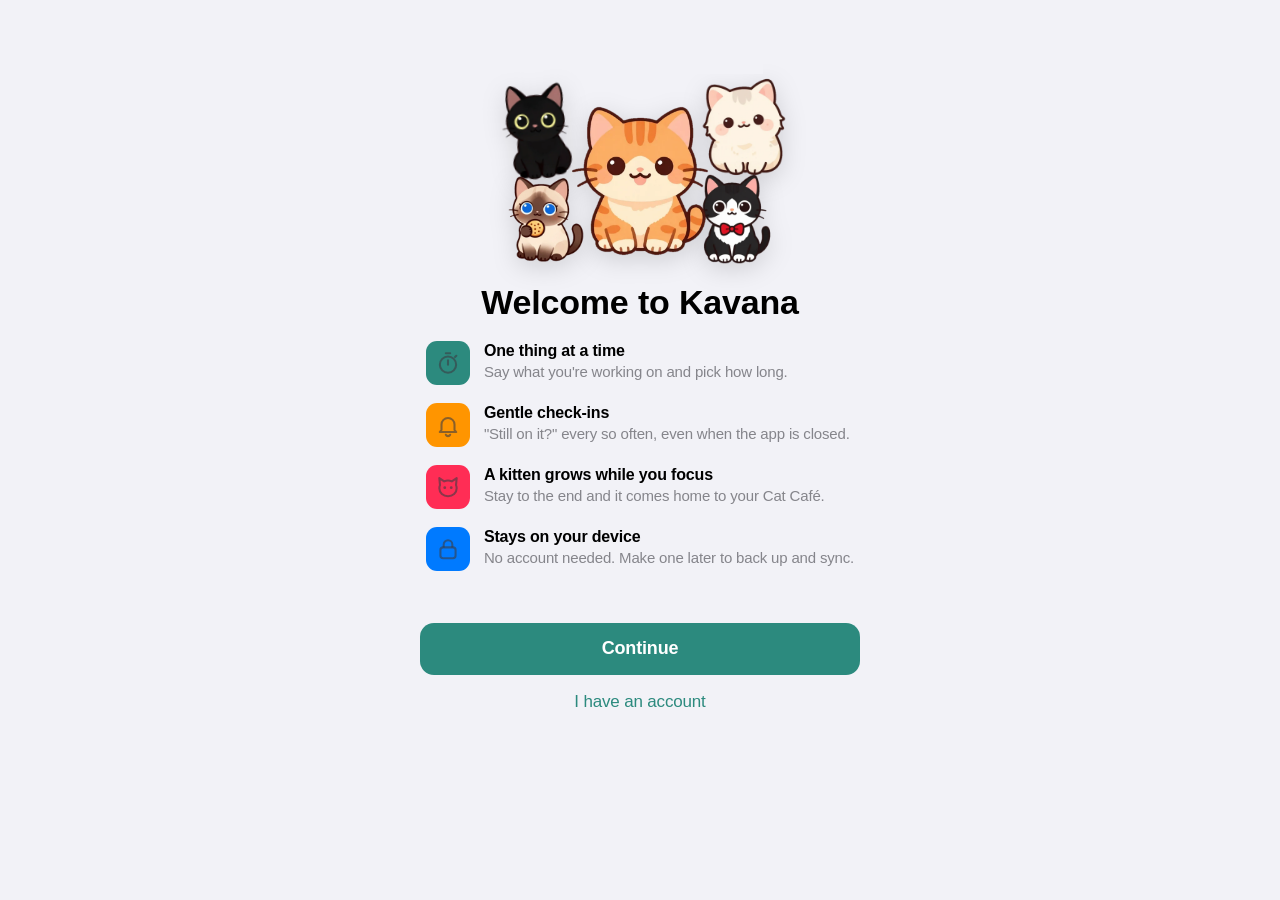
==== web/index.html @ 7bf46cef "Kavana: a focus timer that checks in on you, with cats One plain sentence for what you're working on" ====
<!doctype html>
<html lang="en">
<head>
<meta charset="utf-8">
<meta name="viewport" content="width=device-width, initial-scale=1, viewport-fit=cover">
<meta name="robots" content="noindex, nofollow">
<title>Kavana</title>
<meta name="theme-color" content="#f2f2f7" media="(prefers-color-scheme: light)">
<meta name="theme-color" content="#000000" media="(prefers-color-scheme: dark)">
<meta name="mobile-web-app-capable" content="yes">
<meta name="apple-mobile-web-app-capable" content="yes">
<meta name="apple-mobile-web-app-title" content="Kavana">
<meta name="apple-mobile-web-app-status-bar-style" content="default">
<link rel="manifest" href="manifest.webmanifest">
<link rel="icon" type="image/svg+xml" href="icons/kavana-favicon.svg">
<link rel="icon" type="image/png" sizes="32x32" href="icons/kavana-favicon-32.png">
<link rel="apple-touch-icon" href="icons/kavana-apple-touch.png">
<link rel="stylesheet" href="style.css">
<script src="lines.js" defer></script>
<script src="engine.js" defer></script>
<script src="cats.js" defer></script>
<script src="sounds.js" defer></script>
<script src="warp.js" defer></script>
<script src="cafe3d.js" defer></script>
<script src="news.js" defer></script>
<script src="data.js" defer></script>
<script src="app.js" defer></script>
</head>
<body>
<!-- Icons, drawn in the spirit of SF Symbols. -->
<svg width="0" height="0" class="sprite" aria-hidden="true">
  <symbol id="i-focus" viewBox="0 0 24 24"><g fill="none" stroke="currentColor" stroke-width="1.9" stroke-linecap="round"><circle cx="12" cy="13.5" r="7.5"/><path d="M12 13.5V9.5M10 3h4M18.5 6.5l1.2-1.2"/></g></symbol>
  <symbol id="i-later" viewBox="0 0 24 24"><g fill="none" stroke="currentColor" stroke-width="1.9" stroke-linecap="round"><path d="M9.5 6.5H20M9.5 12H20M9.5 17.5H20"/></g><g fill="currentColor"><circle cx="5" cy="6.5" r="1.6"/><circle cx="5" cy="12" r="1.6"/><circle cx="5" cy="17.5" r="1.6"/></g></symbol>
  <symbol id="i-history" viewBox="0 0 24 24"><g fill="none" stroke="currentColor" stroke-width="1.9" stroke-linecap="round" stroke-linejoin="round"><path d="M4 12a8 8 0 1 0 2.3-5.6"/><path d="M3.5 3.8v3.7h3.7"/><path d="M12 8v4.4l3 1.8"/></g></symbol>
  <symbol id="i-cat" viewBox="0 0 24 24"><g fill="none" stroke="currentColor" stroke-width="1.9" stroke-linejoin="round"><path d="M4.6 10.2 4 3.8l4.5 3a9.2 9.2 0 0 1 7 0l4.5-3-.6 6.4c.4.9.6 1.9.6 2.9 0 4.4-3.6 7.4-8 7.4s-8-3-8-7.4c0-1 .2-2 .6-2.9Z"/></g><g fill="currentColor"><circle cx="9" cy="12.6" r="1.3"/><circle cx="15" cy="12.6" r="1.3"/></g></symbol>
  <symbol id="i-settings" viewBox="0 0 24 24"><g fill="none" stroke="currentColor" stroke-width="1.9" stroke-linecap="round"><path d="M4 7h10M18 7h2M4 12h3M11 12h9M4 17h12M20 17h0"/><circle cx="16" cy="7" r="2"/><circle cx="9" cy="12" r="2"/><circle cx="18" cy="17" r="2"/></g></symbol>
  <symbol id="i-plus" viewBox="0 0 24 24"><path d="M12 5v14M5 12h14" fill="none" stroke="currentColor" stroke-width="2.2" stroke-linecap="round"/></symbol>
  <symbol id="i-play" viewBox="0 0 24 24"><path d="M8 5.3v13.4c0 .7.8 1.2 1.4.8l10.4-6.7a1 1 0 0 0 0-1.6L9.4 4.5C8.8 4.1 8 4.6 8 5.3Z" fill="currentColor"/></symbol>
  <symbol id="i-pause" viewBox="0 0 24 24"><rect x="6.5" y="5" width="4" height="14" rx="1.2" fill="currentColor"/><rect x="13.5" y="5" width="4" height="14" rx="1.2" fill="currentColor"/></symbol>
  <symbol id="i-bell" viewBox="0 0 24 24"><g fill="none" stroke="currentColor" stroke-width="1.9" stroke-linejoin="round" stroke-linecap="round"><path d="M6 16.5v-5a6 6 0 1 1 12 0v5l1.6 2H4.4Z"/><path d="M10 21a2.2 2.2 0 0 0 4 0"/></g></symbol>
  <symbol id="i-sound" viewBox="0 0 24 24"><g fill="none" stroke="currentColor" stroke-width="1.9" stroke-linejoin="round" stroke-linecap="round"><path d="M4 9.5h3.5L12 5.5v13l-4.5-4H4Z"/><path d="M15.5 9a4 4 0 0 1 0 6M18.2 6.5a7.6 7.6 0 0 1 0 11"/></g></symbol>
  <symbol id="i-sun" viewBox="0 0 24 24"><g fill="none" stroke="currentColor" stroke-width="1.9" stroke-linecap="round"><circle cx="12" cy="12" r="4"/><path d="M12 2.8v2M12 19.2v2M2.8 12h2M19.2 12h2M5.5 5.5l1.4 1.4M17.1 17.1l1.4 1.4M5.5 18.5l1.4-1.4M17.1 6.9l1.4-1.4"/></g></symbol>
  <symbol id="i-disk" viewBox="0 0 24 24"><circle cx="12" cy="12" r="8.5" fill="none" stroke="currentColor" stroke-width="1.9"/><path d="M12 3.5v8.5h8.5A8.5 8.5 0 0 0 12 3.5Z" fill="currentColor"/></symbol>
  <symbol id="i-park" viewBox="0 0 24 24"><g fill="none" stroke="currentColor" stroke-width="1.9" stroke-linejoin="round" stroke-linecap="round"><path d="M14 4.5H6.5A2.5 2.5 0 0 0 4 7v10.5A2.5 2.5 0 0 0 6.5 20H17a2.5 2.5 0 0 0 2.5-2.5V10"/><path d="M18.4 3.6a1.9 1.9 0 0 1 2.7 2.7L13 14.4l-3.6.9.9-3.6Z"/></g></symbol>
  <symbol id="i-chevron" viewBox="0 0 24 24"><path d="m9.5 5.5 6.5 6.5-6.5 6.5" fill="none" stroke="currentColor" stroke-width="2.2" stroke-linecap="round" stroke-linejoin="round"/></symbol>
  <symbol id="i-back" viewBox="0 0 24 24"><path d="m15 4.5-7.5 7.5 7.5 7.5" fill="none" stroke="currentColor" stroke-width="2.4" stroke-linecap="round" stroke-linejoin="round"/></symbol>
  <symbol id="i-person" viewBox="0 0 24 24"><g fill="currentColor"><circle cx="12" cy="8" r="4"/><path d="M4 20.5c.6-4 4-6.5 8-6.5s7.4 2.5 8 6.5Z"/></g></symbol>
  <symbol id="i-people" viewBox="0 0 24 24"><g fill="currentColor"><circle cx="9" cy="8.5" r="3.5"/><path d="M2.5 19.5c.5-3.6 3.2-5.6 6.5-5.6s6 2 6.5 5.6Z"/><circle cx="16.5" cy="7.5" r="3" opacity=".75"/><path d="M15.7 13c3.2-.2 5.6 1.8 6 5h-4.2c-.3-1.9-1-3.6-1.8-5Z" opacity=".75"/></g></symbol>
  <symbol id="i-lock" viewBox="0 0 24 24"><g fill="none" stroke="currentColor" stroke-width="1.9"><rect x="5" y="10.5" width="14" height="10" rx="2.5"/><path d="M8 10.5V8a4 4 0 0 1 8 0v2.5"/></g></symbol>
  <symbol id="i-wind" viewBox="0 0 24 24"><g fill="none" stroke="currentColor" stroke-width="1.9" stroke-linecap="round"><path d="M3 9h11a3 3 0 1 0-3-3M3 15h14a3 3 0 1 1-3 3M3 12h7"/></g></symbol>
  <symbol id="i-cup" viewBox="0 0 24 24"><g fill="none" stroke="currentColor" stroke-width="1.9" stroke-linejoin="round" stroke-linecap="round"><path d="M5 9h11v5a5 5 0 0 1-5 5h-1a5 5 0 0 1-5-5Z"/><path d="M16 10.5h1.6a2.4 2.4 0 0 1 0 4.8H16M8.5 3.5v2.5M12 3.5v2.5"/></g></symbol>
  <symbol id="i-paw" viewBox="0 0 24 24"><g fill="currentColor"><ellipse cx="6" cy="10" rx="2.2" ry="2.8"/><ellipse cx="10" cy="6" rx="2.2" ry="2.8"/><ellipse cx="14.5" cy="6" rx="2.2" ry="2.8"/><ellipse cx="18.5" cy="10" rx="2.2" ry="2.8"/><path d="M12.2 11.5c-3 0-6 3.6-6 6 0 1.7 1.4 2.5 2.8 2.5 1.2 0 2-.6 3.2-.6s2 .6 3.2.6c1.4 0 2.8-.8 2.8-2.5 0-2.4-3-6-6-6Z"/></g></symbol>
  <symbol id="i-share" viewBox="0 0 24 24"><g fill="none" stroke="currentColor" stroke-width="1.9" stroke-linecap="round" stroke-linejoin="round"><path d="M12 3v12M7.5 7.5 12 3l4.5 4.5M6 11H5v10h14V11h-1"/></g></symbol>
  <symbol id="i-check" viewBox="0 0 24 24"><path d="m5 12.5 4.5 4.5L19 7" fill="none" stroke="currentColor" stroke-width="2.4" stroke-linecap="round" stroke-linejoin="round"/></symbol>
  <symbol id="i-target" viewBox="0 0 24 24"><g fill="none" stroke="currentColor" stroke-width="1.9"><circle cx="12" cy="12" r="8.5"/><circle cx="12" cy="12" r="4.5"/></g><circle cx="12" cy="12" r="1.5" fill="currentColor"/></symbol>
  <symbol id="i-chart" viewBox="0 0 24 24"><g fill="currentColor"><rect x="4" y="12" width="3.5" height="8" rx="1"/><rect x="10.25" y="7" width="3.5" height="13" rx="1"/><rect x="16.5" y="4" width="3.5" height="16" rx="1"/></g></symbol>
  <symbol id="i-chime" viewBox="0 0 24 24"><g fill="none" stroke="currentColor" stroke-width="1.9" stroke-linecap="round" stroke-linejoin="round"><path d="M9 18V5.5l11-2V16"/><circle cx="6.5" cy="18" r="2.5"/><circle cx="17.5" cy="16" r="2.5"/></g></symbol>
  <symbol id="i-code" viewBox="0 0 24 24"><g fill="none" stroke="currentColor" stroke-width="1.9" stroke-linecap="round" stroke-linejoin="round"><path d="m8 7-5 5 5 5M16 7l5 5-5 5"/></g></symbol>
  <symbol id="i-sparkle" viewBox="0 0 24 24"><path d="M12 2.5c.6 4.6 2.3 6.9 7 7.5-4.7.6-6.4 2.9-7 7.5-.6-4.6-2.3-6.9-7-7.5 4.7-.6 6.4-2.9 7-7.5ZM19 15.5c.3 2 1 3 3 3.2-2 .3-2.7 1.2-3 3.3-.3-2.1-1-3-3-3.3 2-.2 2.7-1.2 3-3.2Z" fill="currentColor"/></symbol>
  <symbol id="i-house" viewBox="0 0 24 24"><g fill="none" stroke="currentColor" stroke-width="1.9" stroke-linejoin="round" stroke-linecap="round"><path d="M3.5 11 12 4l8.5 7"/><path d="M5.5 9.5V20h13V9.5"/><path d="M9.6 20v-4.6a2.4 2.4 0 0 1 4.8 0V20"/><path d="m6.6 6.5-.3-3 2.6 1.3M17.4 6.5l.3-3-2.6 1.3"/></g></symbol>
  <symbol id="i-tag" viewBox="0 0 24 24"><g fill="none" stroke="currentColor" stroke-width="1.9" stroke-linejoin="round"><path d="M3.5 12.2V4.5a1 1 0 0 1 1-1h7.7l8.3 8.3a1.4 1.4 0 0 1 0 2l-6.7 6.7a1.4 1.4 0 0 1-2 0Z"/></g><circle cx="8" cy="8" r="1.6" fill="currentColor"/></symbol>
  <symbol id="i-minus" viewBox="0 0 24 24"><circle cx="12" cy="12" r="10" fill="currentColor"/><path d="M7 12h10" stroke="#fff" stroke-width="2.4" stroke-linecap="round"/></symbol>
  <symbol id="i-trophy" viewBox="0 0 24 24"><g fill="none" stroke="currentColor" stroke-width="1.9" stroke-linejoin="round" stroke-linecap="round"><path d="M7.5 4h9v5a4.5 4.5 0 0 1-9 0Z"/><path d="M7.5 6H4.5a3 3 0 0 0 3 4M16.5 6h3a3 3 0 0 1-3 4M12 13.5V17M8.5 20h7M9.5 17h5v3h-5Z"/></g></symbol>
  <symbol id="i-award" viewBox="0 0 24 24"><g fill="none" stroke="currentColor" stroke-width="1.9" stroke-linejoin="round" stroke-linecap="round"><circle cx="12" cy="9" r="5.5"/><path d="m8.6 13.2-1.6 7.3 5-2.6 5 2.6-1.6-7.3"/></g></symbol>
  <symbol id="i-heart" viewBox="0 0 24 24"><path d="M12 20.3s-7.8-4.6-7.8-10.4A4.4 4.4 0 0 1 12 7.2a4.4 4.4 0 0 1 7.8 2.7c0 5.8-7.8 10.4-7.8 10.4Z" fill="currentColor"/></symbol>
  <symbol id="i-news" viewBox="0 0 24 24"><g fill="none" stroke="currentColor" stroke-width="1.9" stroke-linejoin="round" stroke-linecap="round"><path d="M5 4.5h11.5v14a1.5 1.5 0 0 0 1.5 1.5H6.5A1.5 1.5 0 0 1 5 18.5Z"/><path d="M16.5 8.5H19v10a1.5 1.5 0 0 1-3 0M8 8h5.5M8 11.5h5.5M8 15h3.5"/></g></symbol>
  <symbol id="i-stopwatch" viewBox="0 0 24 24"><g fill="none" stroke="currentColor" stroke-width="1.9" stroke-linecap="round"><circle cx="12" cy="13.5" r="7.5"/><path d="M12 13.5 15 10.5M10 3h4M12 3v3"/></g></symbol>
  <symbol id="i-quote" viewBox="0 0 24 24"><path d="M5 17.5V13c0-3.3 1.6-5.6 4.6-6.6l.7 1.4C8.6 8.6 7.8 9.9 7.7 11.5H10v6Zm8 0V13c0-3.3 1.6-5.6 4.6-6.6l.7 1.4c-1.7.8-2.5 2.1-2.6 3.7H18v6Z" fill="currentColor"/></symbol>
  <symbol id="i-palette" viewBox="0 0 24 24"><path d="M12 3.5a8.5 8.5 0 0 0 0 17c1.2 0 1.8-.9 1.4-1.9-.5-1.2.3-2.6 1.7-2.6h1.8a3.6 3.6 0 0 0 3.6-3.6C20.5 7.6 16.7 3.5 12 3.5Z" fill="none" stroke="currentColor" stroke-width="1.9"/><g fill="currentColor"><circle cx="7.6" cy="11.5" r="1.4"/><circle cx="10" cy="7.6" r="1.4"/><circle cx="14.6" cy="7.6" r="1.4"/></g></symbol>
  <symbol id="i-stop" viewBox="0 0 24 24"><rect x="6" y="6" width="12" height="12" rx="2.5" fill="currentColor"/></symbol>
  <symbol id="i-menu" viewBox="0 0 24 24"><path d="M4 7h16M4 12h16M4 17h16" fill="none" stroke="currentColor" stroke-width="2.2" stroke-linecap="round"/></symbol>
  <symbol id="i-bag" viewBox="0 0 24 24"><g fill="none" stroke="currentColor" stroke-width="1.9" stroke-linejoin="round" stroke-linecap="round"><path d="M5.5 8.5h13l-1 11h-11Z"/><path d="M9 8.5V7a3 3 0 0 1 6 0v1.5"/></g></symbol>
</svg>

<div id="shell">
  <button type="button" id="menu-btn" class="menubtn" aria-label="Menu" aria-controls="sidebar" aria-expanded="false" hidden><svg><use href="#i-menu"/></svg><i class="menu-dot" id="menu-dot" hidden></i></button>
  <div id="menu-scrim" class="menu-scrim" hidden></div>
  <nav id="sidebar" class="drawer" aria-label="Kavana">
    <div class="sb-title"><img src="icons/kavana-192.png" alt="">Kavana</div>
    <div class="widgets">
      <div class="widget" id="today-widget">
        <svg class="activity" viewBox="0 0 64 64" aria-hidden="true"><circle class="track" cx="32" cy="32" r="26"/><circle class="prog" id="goal-ring" cx="32" cy="32" r="26" pathLength="100"/></svg>
        <div><b id="today-min">0 min</b><span id="today-sub">focused today</span></div>
      </div>
      <div class="widget" id="streak-widget">
        <span class="tile t-pink"><svg><use href="#i-paw"/></svg></span>
        <div><b id="streak-n">0 days</b><span id="streak-sub">in a row</span></div>
      </div>
    </div>
    <button class="sb-item" data-tab="focus"><span class="sb-ic t-teal"><svg><use href="#i-focus"/></svg></span>Focus</button>
    <button class="sb-item" data-tab="cafe"><span class="sb-ic t-blue"><svg><use href="#i-house"/></svg></span>Café<span class="sb-count" id="sb-cafe"></span></button>
    <button class="sb-item" data-tab="cats"><span class="sb-ic t-pink"><svg><use href="#i-cat"/></svg></span>Cats<span class="sb-count" id="sb-cats"></span></button>
    <button class="sb-item" data-go="missions" id="home-missions-row"><span class="sb-ic t-orange"><svg><use href="#i-target"/></svg></span>Goals<span class="sb-count" id="home-missions"></span></button>
    <button class="sb-item" data-go="shop"><span class="sb-ic t-green"><svg><use href="#i-bag"/></svg></span>Shop</button>
    <button class="sb-item" data-tab="later"><span class="sb-ic t-orange"><svg><use href="#i-later"/></svg></span>Later<span class="sb-count" id="sb-later"></span></button>
    <button class="sb-item" data-go="rankings"><span class="sb-ic t-yellow"><svg><use href="#i-trophy"/></svg></span>Rankings<span class="sb-count" id="home-rank"></span></button>
    <button class="sb-item" data-go="friends"><span class="sb-ic t-indigo"><svg><use href="#i-people"/></svg></span>Friends</button>
    <button class="sb-item" data-go="breathe"><span class="sb-ic t-mint"><svg><use href="#i-wind"/></svg></span>A mindful minute</button>
    <button class="sb-item" data-go="shelter"><span class="sb-ic t-red"><svg><use href="#i-heart"/></svg></span>Shelter cats</button>
    <button class="sb-item" data-go="news"><span class="sb-ic t-purple"><svg><use href="#i-news"/></svg></span>What's new<span class="tb-badge inline" id="news-count" hidden></span></button>
    <button class="sb-item" data-tab="settings"><span class="sb-ic t-gray"><svg><use href="#i-settings"/></svg></span>Settings</button>
    <div class="sb-spacer"></div>
    <div id="sb-cat" class="sb-cat"></div>
  </nav>

  <main id="app">

<section id="v-loading" class="view center-screen">
  <img class="appicon pulse" src="icons/kavana-192.png" alt="">
</section>

<section id="v-welcome" class="view onboarding" hidden>
  <div class="ob-art" id="welcome-cat"></div>
  <h1 class="ob-title">Welcome to Kavana</h1>
  <ul class="features">
    <li><span class="tile t-teal"><svg><use href="#i-focus"/></svg></span><div><b>One thing at a time</b><span>Say what you're working on and pick how long.</span></div></li>
    <li><span class="tile t-orange"><svg><use href="#i-bell"/></svg></span><div><b>Gentle check-ins</b><span>"Still on it?" every so often, even when the app is closed.</span></div></li>
    <li><span class="tile t-pink"><svg><use href="#i-cat"/></svg></span><div><b>A kitten grows while you focus</b><span>Stay to the end and it comes home to your Cat Café.</span></div></li>
    <li><span class="tile t-blue"><svg><use href="#i-lock"/></svg></span><div><b>Stays on your device</b><span>No account needed. Make one later to back up and sync.</span></div></li>
  </ul>
  <div class="ob-actions">
    <button class="btn filled big" id="welcome-start">Continue</button>
    <button class="btn plain" id="welcome-signin">I have an account</button>
  </div>
</section>

<section id="v-install" class="view" hidden>
  <header class="nav"><button class="navback" data-go="focus"><svg><use href="#i-back"/></svg>Focus</button></header>
  <h1 class="largetitle">Add to Home Screen</h1>
  <p class="lede">Reminders only work from the Home Screen app.</p>
  <div class="group">
    <div class="row step"><span class="num">1</span><span>Tap the Share button <svg class="inline-icon"><use href="#i-share"/></svg> in Safari. On some iPads it's inside the <b>⋯</b> menu.</span></div>
    <div class="row step"><span class="num">2</span><span>Tap <b>Add to Home Screen</b>. You may need to scroll down to find it.</span></div>
    <div class="row step"><span class="num">3</span><span>If you see <b>Open as Web App</b>, leave it on. Then tap <b>Add</b>.</span></div>
    <div class="row step"><span class="num">4</span><span>Open <b>Kavana</b> from your Home Screen.</span></div>
  </div>
  <p class="gfoot">The Home Screen app keeps its own data, separate from Safari. If you have an account, sign in again there and everything comes along.</p>
</section>

<section id="v-remind" class="view onboarding" hidden>
  <div class="ob-icon tile t-orange huge"><svg><use href="#i-bell"/></svg></div>
  <h1 class="ob-title">Turn on reminders</h1>
  <p class="ob-text">Kavana checks in while you work, even when the app is closed. It needs your OK to send notifications.</p>
  <p class="err" hidden></p>
  <div class="ob-actions">
    <button id="remind-on" class="btn filled big">Turn On Reminders</button>
    <button class="btn plain" id="remind-later">Not Now</button>
  </div>
</section>

<!-- Focus tab: the café wall, a round window with the cat who's coming, one button. The rest is in a sheet. -->
<section id="v-focus" class="view home" hidden>
  <form id="start" autocomplete="off">
    <header class="hometop">
      <span class="menuroom"></span>
      <button type="button" class="tagpill" id="home-tag"><i class="dot" id="home-tag-dot"></i><span id="home-tag-name">No tag</span><svg><use href="#i-chevron"/></svg></button>
      <button type="button" class="treats" data-go="shop" id="home-treats" title="Treats to spend in the shop">🐟 0</button>
    </header>
    <p class="eyebrow-date" id="today-date"></p>
    <input name="intention" class="homeintent" maxlength="140" placeholder="What are you working on?" aria-label="What are you working on?">
    <div class="chips homechips" id="recent" hidden></div>
    <div class="window" id="home-window" tabindex="0" role="slider" aria-label="How long" aria-valuemin="5" aria-valuemax="120" aria-valuenow="25">
      <svg class="ring" viewBox="0 0 320 320" aria-hidden="true"><circle class="track" cx="160" cy="160" r="148"/><circle class="prog" id="home-ring" cx="160" cy="160" r="148" pathLength="1000"/><circle class="knob" id="home-knob" cx="160" cy="12" r="11"/></svg>
      <div class="pane" id="home-pane">
        <img class="sill" src="cafe/cushion-1.webp" alt="">
        <div class="homecat" id="home-cat" title="Who's coming. Tap to change."></div>
      </div>
    </div>
    <p class="homeline" id="home-line"></p>
    <button type="button" class="bigclock" id="home-clock" aria-label="How long, and more">25:00</button>
    <button class="startpill startbtn" type="submit">Start</button>
    <div class="quiet" id="quiet">
      <div id="join-banner" class="callout" hidden>
        <span class="tile t-indigo"><svg><use href="#i-people"/></svg></span>
        <span class="grow" id="join-text"></span>
        <button type="button" class="btn plain small" id="join-cancel">Cancel</button>
      </div>
      <div id="break-banner" class="callout" hidden>
        <span class="tile t-mint"><svg><use href="#i-cup"/></svg></span>
        <span class="grow">Nice work. Take a break?</span>
        <button type="button" class="btn tinted small" data-break="5">5 min</button>
        <button type="button" class="btn tinted small" data-break="10">10 min</button>
        <button type="button" class="btn plain small" id="break-no">Not Now</button>
      </div>
      <div id="install-banner" class="callout" hidden>
        <span class="tile t-blue"><svg><use href="#i-share"/></svg></span>
        <span class="grow">Add Kavana to your Home Screen to get reminders.</span>
        <button type="button" class="btn tinted small" data-go="install">How?</button>
        <button type="button" class="btn plain small" id="install-no">Not Now</button>
      </div>
      <div id="remind-banner" class="callout" hidden>
        <span class="tile t-orange"><svg><use href="#i-bell"/></svg></span>
        <span class="grow">Reminders are off on this device.</span>
        <button type="button" class="btn tinted small" data-go="remind">Turn On</button>
      </div>
      <button type="button" id="starter-card" class="callout startercard" data-go="missions" hidden>
        <span class="tile t-green"><svg><use href="#i-sparkle"/></svg></span>
        <span class="grow"><b>Starter Challenge</b><span class="sub" id="starter-text"></span></span>
        <svg class="chev"><use href="#i-chevron"/></svg>
      </button>
      <div id="news-banner" class="callout" hidden>
        <span class="tile t-purple"><svg><use href="#i-news"/></svg></span>
        <span class="grow" id="news-banner-text"></span>
        <button type="button" class="btn tinted small" data-go="news">Read</button>
        <button type="button" class="btn plain small" id="news-no">Not Now</button>
      </div>
    </div>
    <div id="friends-home" hidden>
      <p class="ghead">Friends</p>
      <div class="group" id="friends-list"></div>
    </div>
    <p id="friends-off" class="gfoot" hidden>Turn on <b>Focus with Friends</b> in Settings to see when your friends are focusing.</p>

    <!-- Tap the clock or the tag: everything else about the block -->
    <div id="options" class="sheet" hidden>
      <div class="sheetcard options">
        <div class="grabber"></div>
        <div class="sheethead"><span></span><b>This Block</b><button type="button" class="btn plain small strong" id="options-done">Done</button></div>
        <div id="invite-wrap">
          <div class="group">
            <button type="button" class="row link invite" id="invite"><span class="invite-art" id="invite-art"></span>
              <span class="grow"><b id="invite-name">Miso</b><span class="sub">grows up while you focus</span></span>
              <span class="value">Change</span><svg class="chev"><use href="#i-chevron"/></svg></button>
          </div>
        </div>
        <p class="ghead">Tag</p>
        <div class="chips tagchips" id="tags"></div>
        <p class="ghead">Timer</p>
        <div class="seg" id="modes">
          <button type="button" data-mode="timer" class="on">Timer</button>
          <button type="button" data-mode="stopwatch">Stopwatch</button>
        </div>
        <div id="length-field">
          <p class="ghead">How long</p>
          <div class="seg" id="lengths" role="tablist">
            <button type="button" data-min="5">5 min</button>
            <button type="button" data-min="25" class="on">25 min</button>
            <button type="button" data-min="50">50 min</button>
            <button type="button" data-min="custom">Custom</button>
          </div>
          <div class="group stepper-row" id="custom-wrap" hidden>
            <div class="row"><span class="grow">Minutes</span>
              <span class="stepper"><button type="button" data-step="-5">−</button><input name="custom" type="number" inputmode="numeric" min="1" max="240" value="40"><button type="button" data-step="5">+</button></span>
            </div>
          </div>
        </div>
        <p class="ghead">Check-ins</p>
        <div class="seg" id="styles">
          <button type="button" data-style="ask" class="on">Ask me</button>
          <button type="button" data-style="nudge">Nudge me</button>
        </div>
        <p class="ghead">First step</p>
        <div class="group"><div class="row" id="step-wrap"><input name="step" class="field" maxlength="140" placeholder="The smallest thing that gets you going (optional)"></div></div>
        <p class="gfoot" id="start-hint"></p>
        <button type="button" class="btn plain wide" id="join-code" hidden>Nap in a room with a code</button>
      </div>
    </div>
  </form>
</section>

<!-- A running block -->
<section id="v-run" class="view focusmode" hidden>
  <div class="fm-top">
    <p class="fm-label" id="run-eyebrow">Focusing</p>
    <h1 id="run-intention" class="fm-intention"></h1>
    <p id="run-step" class="fm-step" hidden></p>
    <p id="run-friends" class="fm-together" hidden></p>
  </div>
  <div class="dial" id="dial">
    <svg class="ring" id="ring" viewBox="0 0 320 320" aria-hidden="true"><circle class="track" cx="160" cy="160" r="148"/><circle class="prog" id="ring-prog" cx="160" cy="160" r="148" pathLength="1000"/></svg>
    <div id="run-disk" class="disk" hidden></div>
    <div class="dial-center" id="dial-center"><div id="kitten" class="kitten"></div><div id="mates" class="mates" hidden></div></div>
  </div>
  <div class="clockline" id="clockline">
    <div id="run-clock" class="clock">00:00</div>
    <div id="run-ends" class="ends"><svg><use href="#i-bell"/></svg><span></span></div>
  </div>
  <p id="kitten-says" class="kitten-says" hidden></p>
  <blockquote id="run-line" class="line" hidden></blockquote>
  <p id="run-meta" class="fm-meta"></p>
  <div class="roundbtns">
    <button id="stop" class="round gray">Stop</button>
    <button id="t-pause" class="round orange">Pause</button>
  </div>
  <div class="toolbar">
    <button id="t-park"><svg><use href="#i-park"/></svg><span>Park a thought</span></button>
    <button id="t-sound"><svg><use href="#i-sound"/></svg><span>Sound</span></button>
    <button id="t-awake" hidden><svg><use href="#i-sun"/></svg><span>Screen on</span></button>
    <button id="t-face"><svg><use href="#i-disk"/></svg><span>Disk</span></button>
    <button id="t-room" hidden><svg><use href="#i-people"/></svg><span>Invite</span></button>
  </div>
</section>

<section id="v-break" class="view focusmode" hidden>
  <div class="fm-top">
    <p class="fm-label">Break</p>
    <h1 class="fm-intention">Stand up, stretch, get some water.</h1>
    <p class="fm-step">Look at something far away for a bit.</p>
  </div>
  <div class="dial">
    <svg class="ring mint" viewBox="0 0 320 320" aria-hidden="true"><circle class="track" cx="160" cy="160" r="148"/><circle class="prog" id="break-prog" cx="160" cy="160" r="148" pathLength="1000"/></svg>
    <div class="dial-center"><div id="break-clock" class="clock">00:00</div></div>
  </div>
  <div id="break-cat" class="run-cat"></div>
  <div class="roundbtns"><button id="break-end" class="round gray">End</button></div>
</section>

<section id="v-breathe" class="view focusmode" hidden>
  <div class="fm-top"><p class="fm-label">A mindful minute</p></div>
  <div class="seg breathlen" id="breath-len">
    <button type="button" data-len="1" class="on">1 min</button><button type="button" data-len="3">3 min</button><button type="button" data-len="5">5 min</button>
  </div>
  <div id="breath-run">
    <div class="flower" id="flower" aria-hidden="true"><i></i><i></i><i></i><i></i><i></i><i></i></div>
    <p id="breath-word" class="breath-word">Breathe in</p>
    <p class="fm-meta" id="breath-meta">Four seconds in, hold, out, hold.</p>
    <div class="roundbtns"><button class="round gray" id="breath-done">Leave</button><button class="round green" id="breath-sound">Sound</button></div>
  </div>
  <div id="breath-end" class="breathend" hidden>
    <div class="flower still" aria-hidden="true"><i></i><i></i><i></i><i></i><i></i><i></i></div>
    <h2>Do you feel calmer?</h2>
    <p class="fm-meta">What's next?</p>
    <button class="btn filled big wide" id="breath-focus">Start Focusing</button>
    <button class="btn plain wide" data-go="focus">Home</button>
  </div>
</section>

<!-- Later tab -->
<section id="v-later" class="view" hidden>
  <h1 class="largetitle">Later</h1>
  <p class="lede">Things to get to, and thoughts you parked during a block.</p>
  <form id="later-add" class="group">
    <div class="row"><span class="addcircle"><svg><use href="#i-plus"/></svg></span><input name="text" class="field" maxlength="200" placeholder="New item" autocomplete="off"></div>
  </form>
  <div class="group" id="later-list"></div>
  <div id="later-empty" class="empty" hidden><div class="empty-cat" id="later-cat"></div><p>Nothing here yet.</p></div>
</section>

<!-- Café tab: the cats that came home, your focus time, your history -->
<section id="v-cafe" class="view" hidden>
  <div class="titlebar"><h1 class="largetitle">Café</h1>
    <span class="titlebtns"><button class="iconbtn" id="cafe-share" title="Share your café" aria-label="Share your café"><svg><use href="#i-share"/></svg></button><button class="iconbtn" data-go="rankings" title="Rankings" aria-label="Rankings"><svg><use href="#i-trophy"/></svg></button><button class="treats" data-go="shop" id="cafe-treats" title="Treats to spend in the shop">🐟 0</button></span></div>
  <div class="seg" id="cafe-span">
    <button type="button" data-span="day" class="on">Day</button><button type="button" data-span="week">Week</button><button type="button" data-span="month">Month</button><button type="button" data-span="year">Year</button>
  </div>
  <div class="periodnav">
    <button type="button" id="cafe-prev" class="navbtn" aria-label="Earlier"><svg><use href="#i-back"/></svg></button>
    <button type="button" id="cafe-now" class="periodlabel"></button>
    <button type="button" id="cafe-next" class="navbtn" aria-label="Later"><svg><use href="#i-chevron"/></svg></button>
  </div>
  <button type="button" class="callout eventcall" id="event-banner" data-go="shop" hidden></button>
  <div class="cafe3d" id="room"><p class="roomempty" id="roomempty" hidden></p></div>
  <div class="tiles cafe-tiles" id="cafe-tiles"></div>
  <div id="cafe-charts">
    <p class="ghead">Focus time</p>
    <div class="group pad"><div class="chart" id="chart"></div></div>
    <p class="gfoot" id="chart-foot" hidden></p>
    <p class="ghead">By tag</p>
    <div class="group pad tagsplit"><div class="donut" id="donut"><b id="donut-total"></b></div><div class="taglegend" id="taglegend"></div></div>
    <div id="hours-box">
      <p class="ghead">When you focus</p>
      <div class="group pad"><div class="chart" id="hours"></div></div>
      <p class="gfoot" id="hours-foot"></p>
    </div>
    <p class="ghead">Who came home</p>
    <div class="group pad"><div class="cattally" id="cattally"></div></div>
  </div>
  <div id="hist"></div>
  <div id="hist-empty" class="empty" hidden><div class="empty-cat" id="hist-cat"></div><p>No blocks yet. Your first one shows up here.</p></div>
  <div id="habits">
    <p class="ghead">Habits</p>
    <div id="hist-stats" class="tiles" hidden></div>
    <div id="heat" hidden>
      <p class="ghead">Last 5 weeks</p>
      <div class="group pad"><div class="heat" id="heat-grid"></div></div>
    </div>
  </div>
  <button id="clear" class="btn destructive-plain wide" hidden>Clear My History</button>
</section>

<!-- Cats tab -->
<section id="v-cats" class="view" hidden>
  <div class="titlebar"><h1 class="largetitle">Cats</h1><button class="treats" data-go="shop" id="cats-treats" title="Treats to spend in the shop">🐟 0</button></div>
  <div class="seg" id="cats-seg"><button type="button" data-pane="cats" class="on">My Cats</button><button type="button" data-pane="missions">Goals</button><button type="button" data-pane="shop">Shop</button></div>
  <div id="pane-cats">
    <p class="lede" id="cats-lede"></p>
    <div class="catgrid" id="catgrid"></div>
  </div>
  <div id="pane-missions" hidden>
    <p class="lede">Missions, challenges and achievements pay extra 🐟. Only blocks whose kitten comes home count.</p>
    <div id="starter-box">
      <p class="ghead">Starter Challenge</p>
      <div class="group" id="starter-steps"></div>
      <p class="gfoot" id="starter-foot"></p>
    </div>
    <p class="ghead" id="monthly-head">This month</p>
    <div class="group" id="monthly"></div>
    <p class="gfoot" id="monthly-foot"></p>
    <p class="ghead">Today</p>
    <div class="group" id="missions-day"></div>
    <p class="gfoot" id="missions-day-foot"></p>
    <p class="ghead">This week</p>
    <div class="group" id="missions-week"></div>
    <p class="gfoot" id="missions-week-foot"></p>
    <p class="ghead">Achievements <span id="ach-count"></span></p>
    <div class="achgrid" id="achievements"></div>
  </div>
  <div id="pane-shop" hidden>
    <p class="lede">Every minute of a block whose kitten comes home earns you a 🐟. Spend them here.</p>
    <div id="shop-event"></div>
    <p class="ghead">For the café</p>
    <div class="shopgrid" id="shop-items"></div>
    <p class="ghead">Adopt a cat</p>
    <div class="shopgrid" id="shop-cats"></div>
    <p class="ghead">Café themes</p>
    <div class="shopgrid" id="shop-themes"></div>
    <p class="ghead">Sounds</p>
    <div class="shopgrid" id="shop-sounds"></div>
    <p class="ghead">Shelter cats</p>
    <button type="button" class="callout sheltercall" data-go="shelter">
      <span class="tile t-pink"><svg><use href="#i-heart"/></svg></span>
      <span class="grow"><b>Sponsor a shelter cat</b><span class="sub">Each one stands for a real cat waiting for a home. See how many everyone has sponsored.</span></span>
      <svg class="chev"><use href="#i-chevron"/></svg>
    </button>
  </div>
</section>

<!-- Rankings (like Forest's): a weekly round, friends and worldwide -->
<section id="v-rankings" class="view" hidden>
  <header class="nav"><button class="navback" data-go="cafe"><svg><use href="#i-back"/></svg>Café</button></header>
  <h1 class="largetitle">Rankings</h1>
  <div id="rank-anon" hidden>
    <p class="lede">Rankings need an account, so your week can be counted next to your friends'.</p>
    <button class="btn filled wide" data-account="signup">Create Account</button>
  </div>
  <div id="rank-in" hidden>
    <div class="seg" id="rank-seg"><button type="button" data-rank="friends" class="on">Friends</button><button type="button" data-rank="world">Worldwide</button></div>
    <p class="roundleft" id="rank-left"></p>
    <div class="group" id="rank-list"></div>
    <p class="gfoot" id="rank-foot"></p>
    <p class="ghead">You</p>
    <div class="group">
      <label class="row"><span class="tile t-yellow"><svg><use href="#i-trophy"/></svg></span><span class="grow">Be in the rankings</span><input type="checkbox" id="rank-on" class="switch"></label>
      <label class="row"><span class="tile t-blue"><svg><use href="#i-people"/></svg></span><span class="grow">Worldwide too</span><input type="checkbox" id="rank-global" class="switch"></label>
      <label class="row" id="rank-name-row"><span class="grow indent">Nickname</span><input id="rank-name" class="field right" maxlength="20" placeholder="Pick one" autocomplete="off"></label>
    </div>
    <p class="gfoot">A round is a week, Monday to Sunday (UTC). What counts is the minutes of blocks whose kitten came home. Your friends see your name; the worldwide list only shows your nickname, your minutes and your kittens.</p>
  </div>
</section>

<!-- Shelter cats: the cat version of Forest's real trees -->
<section id="v-shelter" class="view" hidden>
  <header class="nav"><button class="navback" data-go="shop"><svg><use href="#i-back"/></svg>Shop</button></header>
  <h1 class="largetitle">Shelter Cats</h1>
  <p class="lede">Forest plants real trees. Kavana's version is shelter cats: each one you sponsor with treats stands for a real cat waiting for a home, and moves into your café.</p>
  <div class="tiles sheltertiles"><div><b id="shelter-you">0</b><span>by you</span></div><div><b id="shelter-friends">–</b><span>by friends</span></div><div><b id="shelter-all">–</b><span>by everyone</span></div></div>
  <div class="shopgrid" id="shelter-cats"></div>
  <a class="callout donatecall" id="shelter-link" target="_blank" rel="noopener">
    <span class="tile t-pink"><svg><use href="#i-heart"/></svg></span>
    <span class="grow"><b>Help a real cat</b><span class="sub" id="shelter-org"></span></span>
    <svg class="chev"><use href="#i-chevron"/></svg>
  </a>
  <p class="gfoot">Treats can't buy cat food, so this part is up to you. The link goes straight to the shelter's own donation page; no money goes through Kavana.</p>
</section>

<!-- What's new -->
<section id="v-news" class="view" hidden>
  <header class="nav"><button class="navback" data-go="focus"><svg><use href="#i-back"/></svg>Focus</button></header>
  <h1 class="largetitle">What's New</h1>
  <div id="news-list"></div>
</section>

<!-- Settings › Your own lines -->
<section id="v-lines" class="view" hidden>
  <header class="nav"><button class="navback" data-go="settings"><svg><use href="#i-back"/></svg>Settings</button></header>
  <h1 class="largetitle">Your Own Lines</h1>
  <p class="lede">Things you want to hear while you work. "Nudge me" blocks use them every other time, mixed with Kavana's.</p>
  <div class="group" id="line-list"></div>
  <form id="line-add" class="group">
    <div class="row"><span class="addcircle"><svg><use href="#i-plus"/></svg></span><input name="text" class="field" maxlength="120" placeholder="New line" autocomplete="off"></div>
  </form>
  <p class="gfoot">Up to 20.</p>
</section>

<!-- Settings › Café theme -->
<section id="v-themes" class="view" hidden>
  <header class="nav"><button class="navback" data-go="settings"><svg><use href="#i-back"/></svg>Settings</button></header>
  <h1 class="largetitle">Café Theme</h1>
  <p class="lede">The walls and floor of your café. New ones are in the shop.</p>
  <div class="themegrid" id="theme-grid"></div>
</section>

<!-- Settings › Tags -->
<section id="v-tags" class="view" hidden>
  <header class="nav"><button class="navback" data-go="settings"><svg><use href="#i-back"/></svg>Settings</button></header>
  <h1 class="largetitle">Tags</h1>
  <p class="lede">Tag a block before you start it. The Café shows your time by tag.</p>
  <div class="group" id="tag-list"></div>
  <form id="tag-add" class="group">
    <div class="row"><span class="addcircle"><svg><use href="#i-plus"/></svg></span><input name="text" class="field" maxlength="20" placeholder="New tag" autocomplete="off"></div>
  </form>
  <p class="gfoot">Up to 12. Removing a tag keeps it on the blocks that have it.</p>
</section>

<!-- Settings tab -->
<section id="v-settings" class="view" hidden>
  <h1 class="largetitle">Settings</h1>
  <div class="group">
    <button class="row link account-row" data-go="account">
      <span class="avatar" id="acct-avatar"><svg><use href="#i-person"/></svg></span>
      <span class="grow"><b id="acct-title">Sign in</b><span class="sub" id="acct-sub">Back up your history and focus with friends</span></span>
      <svg class="chev"><use href="#i-chevron"/></svg>
    </button>
  </div>

  <p class="ghead">Focus</p>
  <div class="group">
    <label class="row"><span class="tile t-teal"><svg><use href="#i-target"/></svg></span><span class="grow">Daily goal</span>
      <select id="goal-select" class="menu"><option value="0">Off</option><option value="30">30 min</option><option value="60">1 hour</option><option value="90">1½ hours</option><option value="120">2 hours</option><option value="180">3 hours</option></select></label>
    <label class="row"><span class="tile t-orange"><svg><use href="#i-bell"/></svg></span><span class="grow">Check in every</span>
      <select id="interval" class="menu"><option value="10">10 min</option><option value="15">15 min</option><option value="20">20 min</option><option value="30">30 min</option><option value="45">45 min</option><option value="60">60 min</option><option value="0">Only at the end</option></select></label>
    <label class="row"><span class="tile t-pink"><svg><use href="#i-cat"/></svg></span><span class="grow">Cat mode</span><input type="checkbox" id="cat-on" class="switch"></label>
    <button class="row link" data-go="cats"><span class="tile t-pink"><svg><use href="#i-paw"/></svg></span><span class="grow">Next kitten</span><span class="value" id="companion-name"></span><svg class="chev"><use href="#i-chevron"/></svg></button>
    <button class="row link" data-go="tags"><span class="tile t-blue"><svg><use href="#i-tag"/></svg></span><span class="grow">Tags</span><span class="value" id="tags-value"></span><svg class="chev"><use href="#i-chevron"/></svg></button>
    <label class="row"><span class="tile t-orange"><svg><use href="#i-pause"/></svg></span><span class="grow">Pausing</span>
      <select id="pause-select" class="menu"><option value="five">Up to 5 min</option><option value="off">Off</option></select></label>
    <label class="row"><span class="tile t-green"><svg><use href="#i-stopwatch"/></svg></span><span class="grow">Count extra time</span><input type="checkbox" id="overtime" class="switch"></label>
    <label class="row"><span class="tile t-red"><svg><use href="#i-cat"/></svg></span><span class="grow">Closing Kavana counts as leaving</span><input type="checkbox" id="close-counts" class="switch"></label>
    <a class="row link" id="ext-row" href="https://github.com/franz-rosenzweig/kavana/blob/master/docs/extension.md" target="_blank" rel="noopener"><span class="tile t-gray"><svg><use href="#i-lock"/></svg></span><span class="grow">Block sites while you focus</span><span class="value" id="ext-value"></span><svg class="chev"><use href="#i-chevron"/></svg></a>
    <button class="row link" data-go="lines"><span class="tile t-indigo"><svg><use href="#i-quote"/></svg></span><span class="grow">Your own lines</span><span class="value" id="lines-value"></span><svg class="chev"><use href="#i-chevron"/></svg></button>
    <button class="row link" data-go="themes"><span class="tile t-purple"><svg><use href="#i-palette"/></svg></span><span class="grow">Café theme</span><span class="value" id="theme-value"></span><svg class="chev"><use href="#i-chevron"/></svg></button>
  </div>
  <p class="gfoot">Your kitten grows while you focus. Stop early, or leave Kavana for more than a few seconds, and it wanders off. A pause lasts 5 minutes at most. "Count extra time" keeps a block going past its end until you tap Done.</p>

  <p class="ghead">Daily reminder</p>
  <div class="group">
    <label class="row"><span class="tile t-indigo"><svg><use href="#i-history"/></svg></span><span class="grow">Remind me to start a block</span><input type="checkbox" id="daily-on" class="switch"></label>
    <div id="daily-opts">
      <label class="row"><span class="grow indent">Time</span><input type="time" id="daily-time" class="timefield" value="09:00"></label>
      <div class="row days" id="daily-days">
        <button type="button" data-day="0">S</button><button type="button" data-day="1">M</button><button type="button" data-day="2">T</button><button type="button" data-day="3">W</button><button type="button" data-day="4">T</button><button type="button" data-day="5">F</button><button type="button" data-day="6">S</button>
      </div>
    </div>
  </div>
  <p class="gfoot">It won't ping you if you're already in a block.</p>

  <p class="ghead">Focus with friends</p>
  <div class="group">
    <button class="row link" data-go="friends"><span class="tile t-indigo"><svg><use href="#i-people"/></svg></span><span class="grow">Friends</span><span class="value" id="friends-value"></span><svg class="chev"><use href="#i-chevron"/></svg></button>
  </div>

  <p class="ghead">Notifications</p>
  <div class="group">
    <div class="row"><span class="tile t-red"><svg><use href="#i-bell"/></svg></span><span class="grow" id="push-status"></span>
      <button id="push-on" class="btn tinted small" data-go="remind">Turn On</button>
      <button id="push-test" class="btn tinted small">Test</button></div>
    <label class="row"><span class="tile t-purple"><svg><use href="#i-chime"/></svg></span><span class="grow">Chime when Kavana is open</span><input type="checkbox" id="chime" class="switch"></label>
  </div>
  <p class="gfoot">Using a Focus mode like Do Not Disturb? Add Kavana to its allowed apps (Settings app → Focus) so check-ins still come through.</p>

  <p class="ghead">Privacy</p>
  <div class="group">
    <label class="row"><span class="tile t-blue"><svg><use href="#i-chart"/></svg></span><span class="grow">Share anonymous usage counts</span><input type="checkbox" id="counting" class="switch"></label>
    <button class="row link" data-go="admin" id="admin-link" hidden><span class="tile t-gray"><svg><use href="#i-chart"/></svg></span><span class="grow">Usage dashboard</span><svg class="chev"><use href="#i-chevron"/></svg></button>
  </div>
  <p class="gfoot">Without an account, everything stays in this browser. To send reminders while Kavana is closed, the server holds this device's next few pings and deletes each one once it's sent. Usage counts are which features get used, never what you type.</p>

  <div class="group">
    <a class="row link" href="https://github.com/franz-rosenzweig/kavana" target="_blank" rel="noopener"><span class="tile t-gray"><svg><use href="#i-code"/></svg></span><span class="grow">Kavana is open source</span><svg class="chev"><use href="#i-chevron"/></svg></a>
  </div>
</section>

<!-- Settings › Friends -->
<section id="v-friends" class="view" hidden>
  <header class="nav"><button class="navback" data-go="settings"><svg><use href="#i-back"/></svg>Settings</button></header>
  <h1 class="largetitle">Friends</h1>
  <div id="friends-anon">
    <p class="lede">See when your friends are focusing and join them. You need an account for this.</p>
    <button class="btn filled big wide" data-account="signup">Create an Account</button>
  </div>
  <div id="friends-in" hidden>
    <div class="group">
      <label class="row"><span class="grow">Show my friends</span>
        <select id="share" class="menu"><option value="off">Nothing</option><option value="status">That I'm focusing</option><option value="all">What I'm working on</option></select></label>
      <div id="share-opts">
        <label class="row"><span class="grow">Name they see</span><input id="share-name" class="field right" maxlength="30" autocomplete="off"></label>
        <label class="row"><span class="grow">Ping me when a friend starts</span><input type="checkbox" id="friend-pings" class="switch"></label>
      </div>
    </div>
    <p class="gfoot">You see your friends when you share too. They never see your history, parked thoughts or check-ins.</p>
    <div class="codecard">
      <span class="sub">Your friend code</span>
      <b id="my-code" class="code">······</b>
      <button class="btn tinted small" id="copy-code">Copy</button>
    </div>
    <form id="add-friend" class="group">
      <div class="row"><span class="addcircle"><svg><use href="#i-plus"/></svg></span><input name="code" class="field" placeholder="Add a friend's code" autocapitalize="characters" autocomplete="off" maxlength="8"><button class="btn tinted small" type="submit">Add</button></div>
    </form>
    <p class="ghead">Your friends</p>
    <div class="group" id="friends-settings"></div>
  </div>
</section>

<!-- Settings › Account -->
<section id="v-account" class="view" hidden>
  <header class="nav"><button class="navback" data-go="settings"><svg><use href="#i-back"/></svg>Settings</button></header>
  <h1 class="largetitle" id="account-title">Account</h1>
  <div id="account-out">
    <div class="seg" id="account-tabs">
      <button type="button" class="on" data-tab-acct="login">Sign In</button>
      <button type="button" data-tab-acct="signup">Create Account</button>
    </div>
    <form id="account-form" autocomplete="on">
      <div class="group">
        <label class="row"><span class="rowlabel">Name</span><input name="name" class="field" autocomplete="username" autocapitalize="none" autocorrect="off" spellcheck="false" required maxlength="24" placeholder="Required"></label>
        <label class="row"><span class="rowlabel">Password</span><input name="password" class="field" type="password" autocomplete="current-password" autocapitalize="none" autocorrect="off" spellcheck="false" required placeholder="Required"><button type="button" class="btn plain small" id="pw-show">Show</button></label>
      </div>
      <p class="gfoot" id="account-why"></p>
      <p class="err" hidden></p>
      <button class="btn filled big wide" type="submit" id="account-go">Sign In</button>
    </form>
  </div>
  <div id="account-in" hidden>
    <div class="group">
      <div class="row"><span class="avatar big" id="acct-avatar2"></span><span class="grow"><b id="who"></b><span class="sub" id="who-sub">Your history is backed up and syncs.</span></span></div>
    </div>
    <div class="group">
      <button class="row link" id="signout"><span class="grow tint">Sign Out</span></button>
      <button class="row link" id="delete-account"><span class="grow danger">Delete My Account</span></button>
    </div>
  </div>
</section>

<section id="v-admin" class="view" hidden>
  <header class="nav"><button class="navback" data-go="settings"><svg><use href="#i-back"/></svg>Settings</button></header>
  <h1 class="largetitle">Usage</h1>
  <div id="admin-body"></div>
</section>

  </main>

</div>

<!-- The sky behind a running block (and the window you dive into when it starts) -->
<div id="sky" class="skybg" hidden><i class="stars"></i><i class="motes"></i></div>

<!-- Live Activity: the block keeps running while you look at other tabs -->
<button id="live" class="live" hidden><span class="live-dot"></span><span class="live-text" id="live-text"></span><span class="live-time" id="live-time"></span></button>

<!-- Sheets -->
<div id="checkin" class="sheet" hidden>
  <div class="sheetcard" id="ask-pane">
    <div class="sheet-cat" id="checkin-cat"></div>
    <p class="fm-label">Check-in</p>
    <h2>Still on: <span id="checkin-text"></span>?</h2>
    <div class="bigchoices two">
      <button class="choice yes" data-ans="yes"><span>👍</span>Yes</button>
      <button class="choice drift" data-ans="drifted"><span>🌀</span>Drifted</button>
    </div>
  </div>
  <div class="sheetcard" id="why-pane" hidden>
    <p class="fm-label">No worries</p>
    <h2>What pulled you away?</h2>
    <div class="whys" id="whys">
      <button data-why="phone"><span>📱</span>Phone</button>
      <button data-why="messages"><span>💬</span>Messages</button>
      <button data-why="email"><span>✉️</span>Email</button>
      <button data-why="web"><span>🌐</span>The web</button>
      <button data-why="thoughts"><span>💭</span>Thoughts</button>
      <button data-why="people"><span>🙋</span>Someone</button>
      <button data-why="tired"><span>😴</span>Tired</button>
      <button data-why="hungry"><span>🍎</span>Hungry</button>
      <button data-why="other"><span>✨</span>Other</button>
    </div>
    <button class="btn plain" id="why-skip">Skip</button>
  </div>
</div>

<form id="park" class="sheet" hidden>
  <div class="sheetcard">
    <div class="grabber"></div>
    <div class="sheethead"><button type="button" class="btn plain small" id="park-cancel">Cancel</button><b>Park a Thought</b><button class="btn plain small strong" type="submit">Park</button></div>
    <p class="gfoot">Write it down so it stops pulling at you. It goes on your Later list.</p>
    <div class="group"><div class="row"><input name="text" class="field" maxlength="200" placeholder="Reply to that email" autocomplete="off"></div></div>
    <div class="group" id="parked-now" hidden></div>
  </div>
</form>

<div id="outcome" class="sheet" hidden>
  <div class="homecafe" id="homecafe" hidden></div>
  <div class="sheetcard" data-cat-scope>
    <div class="sheet-cat" id="outcome-cat"></div>
    <p class="fm-label" id="outcome-eyebrow">Time's up</p>
    <h2>How did it go?</h2>
    <p class="intention-sm" id="outcome-text"></p>
    <p class="outcome-kitten" id="outcome-kitten" hidden></p>
    <div class="bigchoices">
      <button class="choice done" data-out="done"><span>🎉</span>Done</button>
      <button class="choice partly" data-out="partly"><span>🌗</span>Partly</button>
      <button class="choice nope" data-out="notreally"><span>🌧️</span>Not really</button>
    </div>
    <div class="keep"><span>In the flow?</span><button class="btn tinted small" data-more="5" id="more-a">+5 min</button><button class="btn tinted small" data-more="10" id="more-b">+10 min</button></div>
    <div id="outcome-parked" hidden>
      <p class="ghead">You parked</p>
      <div class="group parkedlist"></div>
      <button class="btn plain small" id="parked-copy">Copy Them</button>
    </div>
    <button class="btn plain small" id="outcome-note">Add a Note</button>
    <div class="outcome-end"><button class="btn tinted" data-out="">Skip</button><button class="btn filled" id="again">Again</button></div>
  </div>
</div>

<div id="invite-sheet" class="sheet" hidden>
  <div class="sheetcard" data-cat-scope>
    <div class="grabber"></div>
    <div class="sheethead"><span></span><b>Who's Coming?</b><button type="button" class="btn plain small strong" id="invite-done">Done</button></div>
    <div class="invitegrid" id="invitegrid"></div>
    <p class="gfoot">Meet more cats by focusing, or adopt them in the shop.</p>
  </div>
</div>

<div id="meet" class="sheet" hidden>
  <div class="sheetcard meetcard" data-cat-scope>
    <div class="meet-art" id="meet-art"></div>
    <p class="fm-label" id="meet-eyebrow">New friend</p>
    <h2 id="meet-title">You met Pepper!</h2>
    <p class="intention-sm" id="meet-about"></p>
    <button class="btn filled big wide" id="meet-pick">Make Pepper My Companion</button>
    <button class="btn plain" id="meet-ok">Nice!</button>
  </div>
</div>

<div id="sounds" class="sheet" hidden>
  <div class="sheetcard">
    <div class="grabber"></div>
    <div class="sheethead"><button type="button" class="btn plain small" id="sounds-off">Off</button><b>Sounds</b><button type="button" class="btn plain small strong" id="sounds-done">Done</button></div>
    <p class="gfoot">Pick up to two. Each has its own volume.</p>
    <div class="group" id="sound-list"></div>
  </div>
</div>

<div id="room-sheet" class="sheet" hidden>
  <div class="sheetcard">
    <div class="grabber"></div>
    <div class="sheethead"><span></span><b>Nap Room</b><button type="button" class="btn plain small strong" id="room-done">Done</button></div>
    <p class="gfoot">Anyone with an account can join your block with this code, friends or not. Their kittens grow next to yours, and if anyone leaves, every kitten wanders off.</p>
    <p class="roomcode" id="room-code">······</p>
    <button type="button" class="btn filled wide" id="room-share">Share the Code</button>
  </div>
</div>

<form id="edit" class="sheet" hidden>
  <div class="sheetcard">
    <div class="grabber"></div>
    <div class="sheethead"><button type="button" class="btn plain small" id="edit-cancel">Cancel</button><b>Edit Block</b><button class="btn plain small strong" type="submit">Save</button></div>
    <div class="group"><div class="row"><input name="intention" class="field" maxlength="140" placeholder="What you worked on"></div></div>
    <p class="ghead">Tag</p>
    <div class="chips tagchips" id="edit-tags"></div>
    <p class="ghead">Note</p>
    <div class="group"><div class="row"><textarea name="note" class="field note" maxlength="500" rows="4" placeholder="How it went, what's next"></textarea></div></div>
  </div>
</form>

<!-- An alert in the system style -->
<div id="alert" class="alertwrap" hidden>
  <div class="alert" role="alertdialog" aria-modal="true">
    <div class="alert-body"><h3 id="alert-title"></h3><p id="alert-msg"></p><input id="alert-input" type="password" hidden></div>
    <div class="alert-actions" id="alert-actions"></div>
  </div>
</div>

<!-- The cat that pops up with a "Boo!" while Kavana is open -->
<div id="cat" class="peekcat" hidden aria-live="polite">
  <div class="bubble" id="cat-says">Boo! It's time to focus.</div>
  <div id="cat-art"></div>
</div>
<div id="confetti" aria-hidden="true"></div>
<div id="toast" class="toast" hidden></div>
</body>
</html>
---- web/style.css ----
/* Kavana: dressed like an iPadOS / macOS app. System colors, materials, inset grouped lists. */
:root {
  --tint: #2c8a7e;
  --tint-ink: #fff;
  --tint-soft: rgba(44, 138, 126, .14);
  --bg: #f2f2f7;
  --cell: #fff;
  --elevated: #fff;
  --fill: rgba(120, 120, 128, .12);
  --fill2: rgba(120, 120, 128, .2);
  --label: #000;
  --label2: rgba(60, 60, 67, .6);
  --label3: rgba(60, 60, 67, .3);
  --sep: rgba(60, 60, 67, .2);
  --material: rgba(249, 249, 249, .8);
  --material-thick: rgba(242, 242, 247, .92);
  --sidebar: rgba(242, 242, 247, .85);
  --seg-on: #fff;
  --shadow: 0 1px 1px rgba(0, 0, 0, .03);
  --sheet-shadow: 0 -8px 40px rgba(0, 0, 0, .12);
  --red: #ff3b30; --orange: #ff9500; --yellow: #ffcc00; --green: #34c759; --mint: #00c7be;
  --teal: #30b0c7; --blue: #007aff; --indigo: #5856d6; --purple: #af52de; --pink: #ff2d55; --gray: #8e8e93;
  --font: -apple-system, BlinkMacSystemFont, "SF Pro Text", "Segoe UI", Roboto, "Helvetica Neue", Arial, sans-serif;
  --round: ui-rounded, "SF Pro Rounded", -apple-system, BlinkMacSystemFont, "Segoe UI", Roboto, sans-serif;
  color-scheme: light;
}
@media (prefers-color-scheme: dark) {
  :root {
    --tint: #5fd0c0;
    --tint-ink: #04201c;
    --tint-soft: rgba(95, 208, 192, .18);
    --bg: #000;
    --cell: #1c1c1e;
    --elevated: #2c2c2e;
    --fill: rgba(120, 120, 128, .24);
    --fill2: rgba(120, 120, 128, .36);
    --label: #fff;
    --label2: rgba(235, 235, 245, .6);
    --label3: rgba(235, 235, 245, .3);
    --sep: rgba(84, 84, 88, .65);
    --material: rgba(30, 30, 30, .78);
    --material-thick: rgba(44, 44, 46, .92);
    --sidebar: rgba(28, 28, 30, .9);
    --seg-on: #636366;
    --sheet-shadow: 0 -8px 40px rgba(0, 0, 0, .5);
    --red: #ff453a; --orange: #ff9f0a; --green: #30d158; --mint: #63e6e2; --blue: #0a84ff; --indigo: #5e5ce6; --purple: #bf5af2; --pink: #ff375f;
    color-scheme: dark;
  }
}

* { box-sizing: border-box; }
[hidden] { display: none !important; }
html { -webkit-text-size-adjust: 100%; }
body {
  margin: 0; background: var(--bg); color: var(--label);
  font: 17px/1.3 var(--font); letter-spacing: -.01em;
  -webkit-font-smoothing: antialiased; -webkit-tap-highlight-color: transparent;
}
button, input, select { font: inherit; color: inherit; letter-spacing: inherit; }
button { cursor: pointer; touch-action: manipulation; }
.sprite { position: absolute; }
svg { flex: none; }

/* ---------- shell: one screen at a time, and a menu that slides in (Forest's way) ---------- */
#shell { min-height: 100vh; min-height: 100dvh; }
#app {
  max-width: 720px; margin: 0 auto;
  padding: calc(env(safe-area-inset-top) + 12px) calc(env(safe-area-inset-right) + 20px)
    calc(env(safe-area-inset-bottom) + 40px) calc(env(safe-area-inset-left) + 20px);
}
body.withmenu:not(.home) #app { padding-top: calc(env(safe-area-inset-top) + 64px); }
.menubtn {
  position: fixed; z-index: 30; top: calc(env(safe-area-inset-top) + 12px); left: calc(env(safe-area-inset-left) + 14px);
  width: 44px; height: 44px; border: 0; border-radius: 50%; display: grid; place-items: center; color: var(--label);
  background: var(--material); -webkit-backdrop-filter: saturate(180%) blur(20px); backdrop-filter: saturate(180%) blur(20px); box-shadow: 0 1px 6px rgba(0, 0, 0, .1);
}
.menubtn svg { width: 22px; height: 22px; }
.menubtn[hidden] { display: none; }
.menu-dot { position: absolute; top: 9px; right: 9px; width: 9px; height: 9px; border-radius: 50%; background: var(--red); box-shadow: 0 0 0 2px var(--material-thick); }
.menu-scrim { position: fixed; inset: 0; z-index: 39; background: rgba(0, 0, 0, .3); animation: fade .2s; }
.drawer {
  position: fixed; z-index: 40; top: 0; bottom: 0; left: 0; width: min(310px, 84vw); display: flex; flex-direction: column; gap: 2px; overflow-y: auto;
  padding: calc(env(safe-area-inset-top) + 18px) 12px calc(env(safe-area-inset-bottom) + 16px) max(12px, env(safe-area-inset-left));
  background: var(--material-thick); -webkit-backdrop-filter: saturate(180%) blur(24px); backdrop-filter: saturate(180%) blur(24px);
  box-shadow: 8px 0 40px rgba(0, 0, 0, .18); transform: translateX(-104%); transition: transform .32s cubic-bezier(.2, .9, .3, 1); visibility: hidden;
}
body.menu-open .drawer { transform: none; visibility: visible; }
@media (prefers-reduced-motion: reduce) { .drawer { transition: none; } }
.drawer .widgets { margin: 0 4px 12px; gap: 8px; }
.drawer .widget { padding: 10px; gap: 8px; border-radius: 14px; }
.drawer .widget b { font-size: 16px; }
.drawer .widget .tile, .drawer .widget .activity { width: 34px; height: 34px; }
.drawer .widget .tile svg { width: 20px; height: 20px; }
.sb-title { display: flex; align-items: center; gap: 10px; font: 700 22px var(--font); padding: 4px 10px 14px; }
.sb-title img { width: 30px; height: 30px; border-radius: 7px; }
.sb-item {
  display: flex; align-items: center; gap: 10px; border: 0; background: none; border-radius: 10px; flex: none;
  padding: 7px 10px; font-size: 17px; text-align: left; color: var(--label);
}
.sb-item.on { background: var(--fill2); }
.sb-item:hover:not(.on) { background: var(--fill); }
.sb-ic { width: 28px; height: 28px; border-radius: 7px; display: grid; place-items: center; color: #fff; }
.sb-ic svg { width: 18px; height: 18px; }
.sb-count { margin-left: auto; color: var(--label2); font-size: 15px; }
.sb-item .tb-badge.inline { margin-left: auto; }
.sb-spacer { flex: 1; min-height: 12px; }
.sb-cat { padding: 0 20px; opacity: .95; }
.sb-cat .catart { width: 100%; max-width: 150px; display: block; margin: 0 auto; }
.tb-badge { min-width: 18px; height: 18px; padding: 0 5px; border-radius: 9px; background: var(--red); color: #fff; font: 600 12px/18px var(--font); font-style: normal; text-align: center; }

/* the welcome screen has no menu */
body.bare .menubtn, body.bare .drawer { display: none !important; }

/* ---------- the Focus tab: the café wall, the window, one button ---------- */
body.home {
  background: radial-gradient(circle, var(--dots) var(--dot), transparent calc(var(--dot) + .3px)) 0 0 / 26px 26px, linear-gradient(var(--wall1), var(--wall2)) fixed;
  --wall1: #fdf5e8; --wall2: #f5e4cb; --dots: rgba(196, 150, 104, .26); --dot: 1.8px;
}
body.home[data-theme="mint"] { --wall1: #e8f6ee; --wall2: #d5ece0; --dots: rgba(60, 140, 100, .2); }
body.home[data-theme="sakura"] { --wall1: #fde9f0; --wall2: #f9d8e4; --dots: rgba(225, 120, 155, .3); --dot: 2.2px; }
body.home[data-theme="library"] { --wall1: #31604c; --wall2: #29503f; --dots: rgba(255, 230, 180, .12); }
body.home[data-theme="garden"] { --wall1: #eaf7ff; --wall2: #cfe9fb; --dots: rgba(255, 255, 255, .8); --dot: 3px; }
body.home[data-theme="night"] { --wall1: #1e2240; --wall2: #2b3054; --dots: rgba(255, 240, 180, .55); --dot: 1px; }
@media (prefers-color-scheme: dark) {
  body.home, body.home[data-theme="mint"], body.home[data-theme="sakura"], body.home[data-theme="garden"] { --wall1: #2e2733; --wall2: #221d27; --dots: rgba(255, 220, 170, .1); }
}
body.home[data-theme="library"], body.home[data-theme="night"] { --label: #fff; --label2: rgba(235, 235, 245, .7); color: #fff; }
.home form { display: flex; flex-direction: column; align-items: center; text-align: center; min-height: calc(100vh - env(safe-area-inset-top) - env(safe-area-inset-bottom) - 52px); min-height: calc(100dvh - env(safe-area-inset-top) - env(safe-area-inset-bottom) - 52px); }
.home .eyebrow-date { margin-top: auto; } /* the window and the button sit in the middle of the screen */
.home .quiet { margin-bottom: auto; }
.hometop { display: flex; align-items: center; gap: 10px; width: 100%; min-height: 44px; }
.hometop .menuroom { width: 44px; flex: none; }
.tagpill {
  display: inline-flex; align-items: center; gap: 7px; border: 0; border-radius: 999px; padding: 8px 12px 8px 14px; margin-right: auto; max-width: 60%;
  background: rgba(255, 255, 255, .62); color: var(--label); font: 600 15px var(--font); box-shadow: 0 1px 3px rgba(80, 50, 20, .1);
}
.tagpill span { overflow: hidden; text-overflow: ellipsis; white-space: nowrap; }
.tagpill .dot { width: 10px; height: 10px; border-radius: 50%; flex: none; }
.tagpill.none { color: var(--label2); }
.tagpill.none .dot { display: none; }
.tagpill svg { width: 14px; height: 14px; color: var(--label2); }
.hometop .treats { margin: 0; background: rgba(255, 255, 255, .62); }
@media (prefers-color-scheme: dark) { .tagpill, .hometop .treats { background: rgba(255, 255, 255, .1); } }
.homeintent {
  width: 100%; max-width: 30em; margin-top: 6px; border: 0; background: none; text-align: center; color: var(--label);
  font: 700 26px/1.25 var(--font); padding: 6px 8px; border-radius: 12px; outline: none;
}
.homeintent::placeholder { color: var(--label3); }
.homeintent:focus { background: rgba(255, 255, 255, .45); }
@media (prefers-color-scheme: dark) { .homeintent:focus { background: rgba(255, 255, 255, .06); } }
.home .homechips { justify-content: safe center; margin: 6px 0 0; flex-wrap: nowrap; max-width: 100%; overflow-x: auto; scrollbar-width: none; padding: 2px 4px; }
.homechips::-webkit-scrollbar { display: none; }
.homechips .chip { flex: none; }
.home .homechips .chip { background: rgba(255, 255, 255, .55); font-size: 14px; padding: 5px 11px; }
@media (prefers-color-scheme: dark) { .home .homechips .chip { background: rgba(255, 255, 255, .08); } }
/* The window: a round pane with the sky of the moment, a cushion on the sill, the cat on it, and the
   ring around it that you drag to set how long. */
.window { position: relative; width: min(420px, 72vw, 42vh); aspect-ratio: 1; margin: 18px 0 6px; touch-action: none; cursor: pointer; outline: none; }
.window .ring { position: absolute; inset: 0; width: 100%; height: 100%; transform: rotate(0deg); overflow: visible; }
.window .ring .track { fill: none; stroke: rgba(124, 74, 34, .16); stroke-width: 14; }
.window .ring .prog { fill: none; stroke: var(--tint); stroke-width: 14; stroke-linecap: round; stroke-dasharray: 1000; transform: rotate(-90deg); transform-origin: 160px 160px; transition: stroke-dashoffset .12s; }
.window .ring .knob { fill: #fff; stroke: var(--tint); stroke-width: 4; filter: drop-shadow(0 1px 3px rgba(0, 0, 0, .25)); cursor: grab; }
.window.fixed .ring .knob, .window.fixed .ring .prog { display: none; }
.window:focus-visible .ring .track { stroke: var(--tint-soft); }
.pane {
  position: absolute; inset: 8.5%; border-radius: 50%; overflow: hidden;
  background: linear-gradient(var(--sky1, #8fcdf0), var(--sky2, #e7f6ff));
  box-shadow: inset 0 0 0 7px #fff8ee, inset 0 6px 18px rgba(80, 50, 20, .25), 0 6px 22px rgba(80, 50, 20, .16);
}
.pane::before { content: ""; position: absolute; left: 50%; top: 0; height: 34%; width: 4px; margin-left: -2px; background: #fff8ee; opacity: .7; } /* the window's frame */
.pane::after { content: ""; position: absolute; left: 0; right: 0; top: 34%; height: 4px; background: #fff8ee; opacity: .7; }
.pane .sill { position: absolute; left: 14%; right: 14%; bottom: 4%; width: 72%; z-index: 1; filter: drop-shadow(0 3px 6px rgba(80, 50, 20, .2)); }
.homecat { position: absolute; left: 22%; right: 22%; bottom: 13%; z-index: 2; aspect-ratio: 1; }
.homecat > * { width: 100%; height: 100%; display: block; }
.homecat .portrait { object-fit: contain; filter: drop-shadow(0 4px 8px rgba(0, 0, 0, .15)); }
.window.nocat .sill, .window.nocat .homecat { display: none; }
.homeline { margin: 6px 0 0; max-width: 24em; color: var(--label2); font-size: 15px; font-weight: 500; min-height: 1.3em; }
.bigclock { border: 0; background: none; color: var(--label); font: 200 clamp(56px, 15vw, 76px)/1 var(--font); font-variant-numeric: tabular-nums; letter-spacing: -.02em; padding: 6px 16px; border-radius: 18px; margin-top: 6px; }
.bigclock:hover { background: rgba(255, 255, 255, .3); }
.startpill {
  margin-top: 14px; min-width: 200px; min-height: 54px; border: 0; border-radius: 999px; padding: 0 34px;
  background: var(--tint); color: var(--tint-ink); font: 700 19px var(--font); box-shadow: 0 6px 18px rgba(44, 138, 126, .32);
}
.startpill:active { transform: scale(.97); }
.quiet { width: 100%; max-width: 520px; margin-top: 18px; text-align: left; }
.quiet > .waits { display: none; }
.quiet .callout { margin: 0; background: rgba(255, 255, 255, .7); }
@media (prefers-color-scheme: dark) { .quiet .callout { background: rgba(255, 255, 255, .08); } }
.home #friends-home, .home #friends-off { width: 100%; max-width: 520px; text-align: left; }
.options { text-align: left; }
.options .ghead { margin-top: 16px; }
.options #invite-wrap .group { margin-top: 4px; }
@media (min-width: 700px) { #options .sheetcard { max-width: 480px; } }

/* ---------- a running block: the sky, from afternoon to stars ---------- */
.skybg { position: fixed; inset: 0; z-index: -1; background: linear-gradient(var(--sky1, #8fcdf0), var(--sky2, #e7f6ff)); transition: background 1s; }
.skybg[hidden] { display: none; }
.skybg.paused { filter: saturate(.55); }
.skybg .stars { position: absolute; inset: 0; opacity: var(--stars, 0); transition: opacity 1s;
  background: radial-gradient(1.4px 1.4px at 12% 18%, #fff 50%, transparent 51%), radial-gradient(1px 1px at 28% 8%, #fff 50%, transparent 51%), radial-gradient(1.6px 1.6px at 47% 22%, #fff 50%, transparent 51%), radial-gradient(1px 1px at 63% 12%, #fff 50%, transparent 51%), radial-gradient(1.3px 1.3px at 81% 26%, #fff 50%, transparent 51%), radial-gradient(1px 1px at 91% 9%, #fff 50%, transparent 51%), radial-gradient(1.2px 1.2px at 7% 44%, #fff 50%, transparent 51%), radial-gradient(1px 1px at 37% 38%, #fff 50%, transparent 51%), radial-gradient(1.5px 1.5px at 72% 41%, #fff 50%, transparent 51%), radial-gradient(1px 1px at 55% 5%, #fff 50%, transparent 51%); }
.skybg .motes { position: absolute; inset: 0; opacity: .55;
  background: radial-gradient(2px 2px at 20% 80%, rgba(255, 255, 255, .9), transparent), radial-gradient(1.5px 1.5px at 70% 70%, rgba(255, 255, 255, .8), transparent), radial-gradient(2px 2px at 45% 90%, rgba(255, 255, 255, .7), transparent), radial-gradient(1.5px 1.5px at 85% 85%, rgba(255, 255, 255, .8), transparent);
  animation: motes 14s linear infinite; }
@keyframes motes { from { transform: translateY(0); } to { transform: translateY(-38vh); opacity: 0; } }
/* Start dives into the window: the sky opens out from where the window was. */
.skybg.dive { animation: dive 1.05s cubic-bezier(.5, 0, .2, 1); }
@keyframes dive { from { clip-path: circle(16vmin at 50% 44%); } to { clip-path: circle(150vmax at 50% 44%); } }
#v-run.dive .dial { animation: divein 1.05s cubic-bezier(.3, 1.2, .4, 1); }
#v-run.dive .fm-top, #v-run.dive .clockline, #v-run.dive .roundbtns, #v-run.dive .toolbar { animation: fade .9s .25s both; }
@keyframes divein { from { transform: scale(.62); } }
@media (prefers-reduced-motion: reduce) { .skybg.dive, #v-run.dive .dial, .skybg .motes { animation: none; } }
body.sky { background: #8fcdf0; }
body.sky.withmenu #app, body.sky #app { padding-top: calc(env(safe-area-inset-top) + 12px); }
body.sky .menubtn { background: rgba(255, 255, 255, .32); box-shadow: none; color: #1d2a3a; }
body.sky.dusk .menubtn { background: rgba(255, 255, 255, .16); color: #fff; }
body.sky .menu-dot { box-shadow: none; }
body.sky .focusmode { min-height: calc(100vh - env(safe-area-inset-top) - env(safe-area-inset-bottom) - 52px); min-height: calc(100dvh - env(safe-area-inset-top) - env(safe-area-inset-bottom) - 52px); justify-content: center; }
body.sky .focusmode { --label: #1d2a3a; --label2: rgba(29, 42, 58, .72); color: var(--label); }
body.sky.dusk .focusmode { --label: #fff; --label2: rgba(255, 255, 255, .78); --tint: #ffe3a3; }
body.sky .dial .track { stroke: rgba(255, 255, 255, .45); }
body.sky.dusk .dial .prog { stroke: #ffe3a3; }
body.sky .dial.withcat::before { /* the cushion the kitten grows on */
  content: ""; position: absolute; left: 21%; right: 21%; bottom: 8%; aspect-ratio: 2 / 1; background: url(cafe/cushion-1.webp) center / contain no-repeat; filter: drop-shadow(0 4px 8px rgba(0, 0, 0, .18));
}
body.sky .dial.withcat.gone::before, body.sky .dial.together::before { display: none; }
body.sky .round.gray { background: rgba(255, 255, 255, .42); color: var(--label); -webkit-backdrop-filter: blur(12px); backdrop-filter: blur(12px); }
body.sky .round::after { border-color: rgba(255, 255, 255, .5); }
body.sky .toolbar button { background: rgba(255, 255, 255, .38); color: var(--label); -webkit-backdrop-filter: blur(12px); backdrop-filter: blur(12px); }
body.sky .toolbar button svg { color: var(--label); }
body.sky .toolbar button.on { background: rgba(255, 255, 255, .85); color: #1d2a3a; }
body.sky.dusk .round.gray, body.sky.dusk .toolbar button { background: rgba(255, 255, 255, .16); }
body.sky .line { background: rgba(255, 255, 255, .5); color: var(--label); }
body.sky.dusk .line { background: rgba(255, 255, 255, .14); }
body.sky .fm-label { color: var(--label); opacity: .8; }
body.sky .kitten-says.sad { color: #9a4a00; }
body.sky.dusk .kitten-says.sad { color: #ffcf8a; }
.kittenart.tiptoe { animation: tiptoe 1.4s cubic-bezier(.4, 0, .7, 1) forwards; object-fit: contain; }
@keyframes tiptoe { 0% { transform: translateX(0); } 15% { transform: translateX(-4%) translateY(-2%); } 100% { transform: translateX(150%) translateY(-6%); opacity: 0; } }

/* ---------- the homecoming: the café comes up behind the end card ---------- */
.sheet.homecoming { flex-direction: column; justify-content: flex-end; align-items: center; background: radial-gradient(circle at 50% 30%, rgba(255, 255, 255, .55), transparent 60%), linear-gradient(var(--wall1, var(--bg)), var(--wall2, var(--bg))); }
.sheet.homecoming .sheet-cat { display: none; } /* the cat is in the café now */
@media (prefers-color-scheme: dark) { .sheet.homecoming { background: radial-gradient(circle at 50% 30%, rgba(255, 220, 170, .07), transparent 60%), linear-gradient(var(--wall1, #000), var(--wall2, #000)); } }
.homecafe { position: relative; width: min(560px, 100%); flex: 1 1 auto; min-height: 180px; margin-top: calc(env(safe-area-inset-top) + 14px); animation: pullback .6s cubic-bezier(.2, .9, .3, 1); }
.homecafe[hidden] { display: none; }
.homecafe .cafe3d-canvas { cursor: pointer; }
@keyframes pullback { from { transform: scale(1.5); opacity: 0; } }
.sheet.homecoming .sheetcard { flex: none; margin-top: 76px; }
.sheet.homecoming.arriving .sheetcard { transform: translateY(110%); opacity: 0; pointer-events: none; animation: none; }
.sheet.homecoming .sheetcard { transition: transform .45s cubic-bezier(.2, 1.1, .35, 1), opacity .3s; }
@media (min-width: 700px) { .sheet.homecoming { justify-content: center; } .sheet.homecoming .homecafe { flex: 0 1 46vh; } }
@media (prefers-reduced-motion: reduce) { .homecafe { animation: none; } }
.outcome-end { display: flex; gap: 10px; justify-content: center; margin-top: 10px; }
.outcome-end .btn { flex: 1; max-width: 200px; }

/* ---------- type ---------- */
.largetitle { font: 700 34px/1.15 var(--font); letter-spacing: .01em; margin: 6px 0 8px; }
.lede { color: var(--label2); margin: 0 0 16px; font-size: 16px; }
.eyebrow-date { margin: 0; font: 600 13px var(--font); text-transform: uppercase; letter-spacing: .02em; color: var(--label2); }
.ghead { margin: 24px 16px 7px; font-size: 13px; text-transform: uppercase; letter-spacing: .02em; color: var(--label2); }
.gfoot { margin: 7px 16px 0; font-size: 13px; color: var(--label2); line-height: 1.35; }
.err { color: var(--red); font-size: 15px; margin: 10px 16px 0; }
.titlebar { display: flex; align-items: flex-end; justify-content: space-between; gap: 12px; }
.title-cat { width: 92px; flex: none; margin-bottom: -4px; }
.title-cat .catart { width: 100%; display: block; }

/* ---------- inset grouped lists ---------- */
.group { background: var(--cell); border-radius: 12px; overflow: hidden; box-shadow: var(--shadow); }
.group + .group { margin-top: 20px; }
.group.pad { padding: 14px 16px; }
.row {
  position: relative; display: flex; align-items: center; gap: 12px; min-height: 46px; padding: 6px 16px;
  width: 100%; border: 0; background: none; text-align: left; color: var(--label); font-size: 17px; text-decoration: none;
}
.row + .row::before, .row + div > .row:first-child::before, div + .row::before {
  content: ""; position: absolute; top: 0; right: 0; left: 16px; height: .5px; background: var(--sep);
}
.group > .row:has(.tile) + .row::before, .group > div > .row:has(.tile) + .row::before { left: 57px; }
.row.link:active { background: var(--fill); }
@media (hover: hover) { .row.link:hover { background: var(--fill); } }
.grow { flex: 1; min-width: 0; }
.grow b { display: block; font-weight: 600; }
.sub { display: block; color: var(--label2); font-size: 14px; }
.value { color: var(--label2); }
.chev { width: 14px; height: 14px; color: var(--label3); }
.indent { padding-left: 41px; }
.tint { color: var(--tint); }
.danger { color: var(--red); }
.rowlabel { width: 92px; flex: none; }
.tile { width: 29px; height: 29px; border-radius: 7px; display: grid; place-items: center; color: #fff; flex: none; }
.tile svg { width: 19px; height: 19px; }
.tile.huge { width: 76px; height: 76px; border-radius: 18px; }
.tile.huge svg { width: 46px; height: 46px; }
.t-teal { background: var(--tint); color: var(--tint-ink); }
.t-orange { background: var(--orange); } .t-blue { background: var(--blue); } .t-pink { background: var(--pink); }
.t-gray { background: var(--gray); } .t-red { background: var(--red); } .t-mint { background: var(--mint); }
.t-indigo { background: var(--indigo); } .t-purple { background: var(--purple); } .t-green { background: var(--green); }
.t-yellow { background: #f5b301; }
.links { margin-top: 24px; }

/* fields */
.field { flex: 1; min-width: 0; border: 0; background: none; outline: none; font-size: 17px; padding: 8px 0; color: var(--label); }
.field::placeholder { color: var(--label3); }
.field.big { font-size: 22px; font-weight: 600; padding: 10px 0; }
.field.right { text-align: right; }
.menu { border: 0; background: none; color: var(--label2); font-size: 17px; text-align: right; padding: 6px 0; max-width: 55%; cursor: pointer; }
.menu:focus { outline: none; color: var(--tint); }
.timefield { border: 0; background: var(--fill); border-radius: 8px; padding: 6px 10px; font-size: 17px; color: var(--label); }
.days { gap: 6px; justify-content: space-between; }
.days button { width: 38px; height: 38px; border-radius: 50%; border: 0; background: var(--fill); font-weight: 600; font-size: 15px; color: var(--label2); }
.days button.on { background: var(--tint); color: var(--tint-ink); }
.addcircle { width: 24px; height: 24px; border-radius: 50%; background: var(--tint); color: var(--tint-ink); display: grid; place-items: center; flex: none; }
.addcircle svg { width: 15px; height: 15px; }

/* switch */
.switch {
  appearance: none; -webkit-appearance: none; flex: none; width: 51px; height: 31px; border-radius: 16px; margin: 0;
  background: var(--fill2); position: relative; cursor: pointer; transition: background .25s;
}
.switch::before {
  content: ""; position: absolute; top: 2px; left: 2px; width: 27px; height: 27px; border-radius: 50%; background: #fff;
  box-shadow: 0 3px 8px rgba(0, 0, 0, .15), 0 1px 1px rgba(0, 0, 0, .16); transition: transform .25s cubic-bezier(.3, 1.3, .5, 1);
}
.switch:checked { background: var(--green); }
.switch:checked::before { transform: translateX(20px); }

/* segmented control */
.seg { display: flex; background: var(--fill); border-radius: 9px; padding: 2px; gap: 2px; }
.seg button { flex: 1; border: 0; background: none; border-radius: 7px; padding: 7px 6px; font-size: 15px; font-weight: 500; color: var(--label); }
.seg button.on { background: var(--seg-on); box-shadow: 0 3px 8px rgba(0, 0, 0, .12), 0 3px 1px rgba(0, 0, 0, .04); font-weight: 600; }
.stepper-row { margin-top: 10px; }
.stepper { display: flex; align-items: center; background: var(--fill); border-radius: 9px; overflow: hidden; }
.stepper button { width: 44px; height: 34px; border: 0; background: none; font-size: 22px; color: var(--label); }
.stepper input { width: 52px; border: 0; background: none; text-align: center; font-size: 17px; font-weight: 600; -moz-appearance: textfield; }
.stepper input::-webkit-inner-spin-button { -webkit-appearance: none; }

/* buttons */
.btn { border: 0; border-radius: 12px; padding: 10px 18px; font-size: 17px; font-weight: 600; display: inline-flex; align-items: center; justify-content: center; gap: 8px; }
.btn.filled { background: var(--tint); color: var(--tint-ink); }
.btn.tinted { background: var(--tint-soft); color: var(--tint); }
.btn.gray { background: var(--fill); color: var(--label); }
.btn.plain { background: none; color: var(--tint); font-weight: 500; }
.btn.plain.strong { font-weight: 700; }
.btn.destructive-plain { background: none; color: var(--red); font-weight: 500; margin-top: 18px; }
.btn.small { font-size: 15px; padding: 6px 12px; border-radius: 999px; }
.btn.big { min-height: 52px; font-size: 18px; border-radius: 14px; }
.btn.wide { width: 100%; }
.btn svg { width: 18px; height: 18px; }
.btn:active, .round:active, .choice:active { transform: scale(.97); }
.btn:disabled { opacity: .45; }
.startbtn { margin-top: 18px; }

/* chips (recent intentions) */
.chips { display: flex; gap: 8px; flex-wrap: wrap; margin: 12px 4px 0; }
.chips .chip { border: 0; background: var(--fill); color: var(--label); border-radius: 999px; padding: 7px 13px; font-size: 15px; }
.tagchips { margin-top: 0; }
.tagchips .chip { display: inline-flex; align-items: center; gap: 7px; }
.tagchips .chip.on { background: var(--tint); color: var(--tint-ink); font-weight: 600; }
.tagchips .plainchip { background: none; color: var(--tint); }
.dot { display: inline-block; width: 10px; height: 10px; border-radius: 50%; flex: none; }
.dot.big { width: 14px; height: 14px; }
.chip.on .dot { box-shadow: 0 0 0 2px var(--tint-ink); }
/* who's coming */
.invite .invite-art { width: 52px; height: 52px; flex: none; margin: -4px 0; }
.invite .invite-art > * { width: 100%; height: 100%; object-fit: contain; display: block; }
.invite b { display: block; }
.invite .sub { display: block; color: var(--label2); font-size: 14px; }
.invitegrid { display: grid; grid-template-columns: repeat(auto-fill, minmax(92px, 1fr)); gap: 10px; margin-top: 14px; }
.invitecard { border: 0; background: var(--bg); border-radius: 14px; padding: 8px 4px 8px; display: flex; flex-direction: column; align-items: center; gap: 2px; color: var(--label); font-size: 14px; }
.invitecard > :first-child { width: 72px; height: 72px; object-fit: contain; display: block; }
.invitecard.on { box-shadow: 0 0 0 3px var(--tint); }
@media (prefers-color-scheme: dark) { .invitecard { background: #1c1c1e; } }
/* treats */
.treats { border: 0; background: var(--cell); color: var(--label); border-radius: 999px; padding: 7px 14px; font: 700 17px var(--round); margin-bottom: 12px; box-shadow: var(--shadow); white-space: nowrap; }

/* callouts (banners) */
.callout {
  display: flex; align-items: center; gap: 10px; flex-wrap: wrap; background: var(--cell); border-radius: 12px;
  padding: 10px 12px; margin: 12px 0; font-size: 15px;
}
.callout .grow { min-width: 140px; }

/* widgets */
.widgets { display: grid; grid-template-columns: 1fr 1fr; gap: 12px; margin-top: 24px; }
.widget { background: var(--cell); border-radius: 18px; padding: 14px; display: flex; align-items: center; gap: 12px; }
.widget b { display: block; font: 700 20px var(--round); }
.widget span { color: var(--label2); font-size: 13px; }
.widget .tile { width: 44px; height: 44px; border-radius: 12px; }
.widget .tile svg { width: 26px; height: 26px; }
.activity { width: 52px; height: 52px; transform: rotate(-90deg); }
.activity circle { fill: none; stroke-width: 9; }
.activity .track { stroke: rgba(255, 45, 85, .18); }
.activity .prog { stroke: var(--pink); stroke-linecap: round; stroke-dasharray: 100; stroke-dashoffset: 100; transition: stroke-dashoffset .8s; }

/* friends */
.friend { display: flex; align-items: center; gap: 12px; }
.avatar { width: 40px; height: 40px; border-radius: 50%; display: grid; place-items: center; color: #fff; font: 600 17px var(--round); flex: none; background: var(--gray); position: relative; }
.avatar svg { width: 24px; height: 24px; }
.avatar.big { width: 56px; height: 56px; font-size: 24px; }
.avatar .pres { position: absolute; right: -1px; bottom: -1px; width: 13px; height: 13px; border-radius: 50%; border: 2.5px solid var(--cell); background: var(--gray); }
.avatar .pres.focusing { background: var(--green); }
.avatar .pres.paused, .avatar .pres.break { background: var(--orange); }
.account-row .avatar { width: 58px; height: 58px; }
.account-row .avatar svg { width: 34px; height: 34px; }
.account-row b { font-size: 19px; }
.codecard { display: flex; align-items: center; gap: 12px; background: var(--cell); border-radius: 12px; padding: 14px 16px; margin: 20px 0; }
.codecard .sub { flex: 1; }
.code { font: 700 24px/1 ui-monospace, "SF Mono", Menlo, monospace; letter-spacing: .14em; }

/* ---------- focus mode ---------- */
.focusmode { display: flex; flex-direction: column; align-items: center; text-align: center; padding-top: 8px; }
.fm-top { max-width: 30em; }
.fm-label { margin: 0; font: 600 13px var(--font); text-transform: uppercase; letter-spacing: .06em; color: var(--tint); }
.fm-intention { margin: 6px 0 0; font: 700 28px/1.2 var(--font); overflow-wrap: anywhere; }
.fm-step, .fm-together { margin: 6px 0 0; color: var(--label2); font-size: 16px; }
.fm-step b { color: var(--label); font-weight: 600; }
.fm-together { color: var(--tint); font-weight: 600; }
.dial { position: relative; width: min(330px, 78vw, 44vh); aspect-ratio: 1; margin: 18px 0 4px; }
.ring { width: 100%; height: 100%; transform: rotate(-90deg); }
.ring circle { fill: none; stroke-width: 14; }
.ring .track { stroke: var(--fill); }
.ring .prog { stroke: var(--tint); stroke-linecap: round; stroke-dasharray: 1000; transition: stroke-dashoffset 1s linear; }
.ring.mint .prog { stroke: var(--mint); }
.dial.paused .prog { stroke: var(--orange); }
.dial-center { position: absolute; inset: 0; display: flex; flex-direction: column; align-items: center; justify-content: center; }
.clock { font: 200 clamp(56px, 17vw, 84px)/1 var(--font); font-variant-numeric: tabular-nums; letter-spacing: -.02em; }
.ends { display: flex; align-items: center; gap: 5px; margin-top: 8px; color: var(--label2); font-size: 16px; }
.ends svg { width: 15px; height: 15px; }
.disk {
  --left: 1; position: absolute; inset: 10%; border-radius: 50%;
  background: conic-gradient(var(--tint) calc(var(--left) * 1turn), var(--fill) 0); opacity: .9;
}
.dial.disk-mode .ring { opacity: 0; }
.dial.disk-mode:not(.withcat) .clock { font-size: clamp(40px, 11vw, 56px); font-weight: 500; color: #fff; text-shadow: 0 1px 8px rgba(0, 0, 0, .35); }
.dial.disk-mode:not(.withcat) .ends { color: #fff; text-shadow: 0 1px 6px rgba(0, 0, 0, .35); }
.clockline { display: flex; flex-direction: column; align-items: center; }
.dial.withcat + .clockline .clock { font-size: clamp(48px, 13vw, 66px); font-weight: 250; }
.dial.withcat + .clockline .ends { margin-top: 4px; }
/* the kitten growing in the ring */
.kitten { --grow: .6; width: 66%; aspect-ratio: 1; display: grid; place-items: end center; transform: scale(var(--grow)); transform-origin: 50% 88%; transition: transform 1s linear; }
.kitten .kittenart { width: 100%; height: 100%; object-fit: contain; display: block; filter: drop-shadow(0 6px 12px rgba(0, 0, 0, .14)); }
.kitten .kittenart.grew { animation: hop .7s cubic-bezier(.3, 1.6, .5, 1); }
.kitten.ghostly .kittenart { animation: float 3.4s ease-in-out infinite; }
.dial.paused .kitten { filter: saturate(.6); }
.kitten-says { margin: 4px 0 0; max-width: 26em; color: var(--label2); font-size: 15px; font-weight: 500; }
.kitten-says.sad { color: var(--orange); }
@media (prefers-color-scheme: dark) { .kitten .kittenart { filter: drop-shadow(0 0 1.5px rgba(255, 255, 255, .5)) drop-shadow(0 6px 12px rgba(0, 0, 0, .5)); } }
/* napping together: with one or two friends, the kittens side by side (yours in the middle);
   with more, yours up top and theirs in a row along the bottom of the ring */
.dial.together .kitten { width: 46%; margin-bottom: 26%; }
.dial.together.side .dial-center { flex-direction: row; gap: 1%; padding: 0 9% 4%; }
.dial.together.side .kitten { width: 46%; margin: 0; order: 1; flex: none; }
.dial.together.side .mates { display: contents; }
.dial.together.side .mate { flex: none; width: 37%; }
.dial.together.side.two .kitten { width: 36%; }
.dial.together.side.two .mate { width: 28%; }
.dial.together.side .mate:first-child { order: 0; }
.dial.together.side .mate:nth-child(2) { order: 2; }
.mates { position: absolute; left: 19%; right: 19%; bottom: 13%; display: flex; justify-content: center; align-items: flex-end; gap: 3%; }
.mate { flex: 0 1 31%; min-width: 0; margin: 0; display: flex; flex-direction: column; align-items: center; transition: opacity .4s; }
.mate { --grow: .7; }
.mate .mateart { width: 100%; aspect-ratio: 1; object-fit: contain; display: block; scale: var(--grow); transform-origin: 50% 92%; transition: scale 1s linear; filter: drop-shadow(0 3px 6px rgba(0, 0, 0, .14)); }
.mate figcaption { font-size: 11px; font-weight: 600; color: var(--label2); max-width: 100%; overflow: hidden; text-overflow: ellipsis; white-space: nowrap; margin-top: 1px; }
.mate.away { opacity: .4; }
.mate.ghostly .mateart { animation: float 3.4s ease-in-out infinite; }
.matemore { align-self: center; font: 700 14px var(--round); color: var(--label2); }
@media (prefers-color-scheme: dark) { .mate .mateart { filter: drop-shadow(0 0 1px rgba(255, 255, 255, .5)) drop-shadow(0 3px 6px rgba(0, 0, 0, .5)); } }
@media (max-width: 899px) {
  .focusmode .roundbtns { margin: 14px 0 4px; } .focusmode .round { width: 76px; height: 76px; }
  .focusmode .toolbar { margin-top: 6px; flex-wrap: nowrap; width: 100%; max-width: 420px; }
  .focusmode .toolbar button { flex: 1 1 0; min-width: 0; padding: 8px 4px; font-size: 11px; }
  .focusmode .toolbar button span { overflow: hidden; text-overflow: ellipsis; white-space: nowrap; max-width: 100%; }
}
.line { margin: 6px 0; padding: 12px 16px; max-width: 28em; background: var(--cell); border-radius: 14px; font-size: 17px; font-style: italic; color: var(--label2); }
.fm-meta { color: var(--label2); font-size: 15px; margin: 6px 0 0; }
.roundbtns { display: flex; gap: 48px; margin: 22px 0 8px; }
.round {
  width: 84px; height: 84px; border-radius: 50%; border: 0; font-size: 17px; font-weight: 500; position: relative;
}
.round::after { content: ""; position: absolute; inset: 3px; border-radius: 50%; border: 2px solid var(--bg); }
.round.gray { background: var(--fill2); color: var(--label); }
.round.orange { background: rgba(255, 149, 0, .22); color: var(--orange); }
.round.green { background: rgba(52, 199, 89, .22); color: var(--green); }
.toolbar { display: flex; gap: 8px; justify-content: center; flex-wrap: wrap; margin-top: 10px; }
.toolbar button {
  border: 0; background: var(--cell); border-radius: 14px; padding: 10px 12px; min-width: 86px;
  display: flex; flex-direction: column; align-items: center; gap: 5px; font-size: 12px; font-weight: 500; color: var(--label);
}
.toolbar button svg { width: 24px; height: 24px; color: var(--tint); }
.toolbar button.on { background: var(--tint); color: var(--tint-ink); }
.toolbar button.on svg { color: var(--tint-ink); }

/* breathe: Apple-Watch-style flower */
.flower { position: relative; width: min(260px, 64vw); aspect-ratio: 1; margin: 34px 0 20px; animation: bloom 16s ease-in-out infinite; }
.flower i {
  position: absolute; inset: 25%; border-radius: 50%; background: var(--mint); opacity: .5; mix-blend-mode: multiply;
}
@media (prefers-color-scheme: dark) { .flower i { mix-blend-mode: screen; opacity: .55; } }
.flower i:nth-child(1) { transform: rotate(0deg) translateY(-24%); }
.flower i:nth-child(2) { transform: rotate(60deg) translateY(-24%); background: var(--teal); }
.flower i:nth-child(3) { transform: rotate(120deg) translateY(-24%); }
.flower i:nth-child(4) { transform: rotate(180deg) translateY(-24%); background: var(--teal); }
.flower i:nth-child(5) { transform: rotate(240deg) translateY(-24%); }
.flower i:nth-child(6) { transform: rotate(300deg) translateY(-24%); background: var(--teal); }
@keyframes bloom { 0% { transform: scale(.42) rotate(-30deg); } 25%, 50% { transform: scale(1) rotate(0deg); } 75%, 100% { transform: scale(.42) rotate(-30deg); } }
.breath-word { font: 600 30px var(--round); min-height: 1.3em; margin: 0; }

/* ---------- Later ---------- */
.lrow .check {
  width: 24px; height: 24px; border-radius: 50%; border: 2px solid var(--label3); background: none; flex: none; padding: 0;
  display: grid; place-items: center; color: transparent; transition: all .2s;
}
.lrow .check svg { width: 14px; height: 14px; }
.lrow .check.on { background: var(--tint); border-color: var(--tint); color: var(--tint-ink); }
.lrow .text { flex: 1; overflow-wrap: anywhere; padding: 4px 0; }
.lrow .go { width: 32px; height: 32px; border-radius: 50%; border: 0; background: var(--tint-soft); color: var(--tint); display: grid; place-items: center; flex: none; }
.lrow .go svg { width: 15px; height: 15px; margin-left: 2px; }
.lrow.leaving { opacity: 0; transform: translateX(30px); transition: all .35s; }
#later-add { margin-bottom: 20px; }

/* ---------- History ---------- */
.tiles { display: grid; grid-template-columns: repeat(auto-fit, minmax(140px, 1fr)); gap: 12px; }
.tiles div { background: var(--cell); border-radius: 16px; padding: 14px; }
.tiles b { display: block; font: 700 24px var(--round); }
.tiles span { color: var(--label2); font-size: 13px; }
.heat { display: grid; grid-template-columns: repeat(7, 1fr); gap: 6px; }
.heat .dn { font-size: 12px; color: var(--label2); text-align: center; }
.heat .d { aspect-ratio: 1; border-radius: 6px; background: var(--fill); max-height: 40px; }
.heat .d.l1 { background: color-mix(in srgb, var(--tint) 30%, transparent); }
.heat .d.l2 { background: color-mix(in srgb, var(--tint) 55%, transparent); }
.heat .d.l3 { background: color-mix(in srgb, var(--tint) 80%, transparent); }
.heat .d.l4 { background: var(--tint); }
.heat .d.today { box-shadow: 0 0 0 2px var(--label); }
.heat .d.future { background: transparent; }
.hrow { flex-wrap: wrap; align-items: flex-start; padding-top: 10px; padding-bottom: 10px; }
.hrow .emo { font-size: 22px; line-height: 1.2; }
.hrow .meta { display: block; color: var(--label2); font-size: 14px; margin-top: 2px; }
.hrow .what { font-weight: 600; overflow-wrap: anywhere; }
.hrow .when { color: var(--label2); font-size: 14px; margin-left: auto; }
.hrow .parked { width: 100%; padding-left: 34px; color: var(--label2); font-size: 14px; }
.hrow .parked div::before { content: "• "; }
.empty { text-align: center; color: var(--label2); padding: 24px 0; }
.empty-cat { width: 200px; margin: 0 auto; }
.empty-cat .catart { width: 100%; display: block; }

/* ---------- Café ---------- */
.periodnav { display: flex; align-items: center; justify-content: space-between; margin: 14px 0 10px; }
.navbtn { width: 36px; height: 36px; border: 0; border-radius: 50%; background: var(--fill); color: var(--tint); display: grid; place-items: center; }
.navbtn svg { width: 18px; height: 18px; }
.navbtn:disabled { opacity: .3; }
.periodlabel { border: 0; background: none; font: 600 17px var(--font); color: var(--label); }
/* The café themes' colors (for the swatches; the 3D café has the same ones in cafe3d.js). */
.theme-mint { --wall1: #e8f6ee; --wall2: #d5ece0; --dots: rgba(60, 140, 100, .18); --skirt: #cfe3d6; --skirtline: #b7d3c2; --floor1: #ead4ab; --floor2: #dcc191; --board: rgba(120, 85, 40, .12); }
.theme-sakura { --wall1: #fde9f0; --wall2: #f9d8e4; --dots: rgba(225, 120, 155, .28); --dot: 2.2px; --skirt: #f3c9d6; --skirtline: #eab3c4; --floor1: #f2ddc9; --floor2: #e6cbb3; --board: rgba(150, 90, 70, .1); }
.theme-library { --wall1: #31604c; --wall2: #29503f; --dots: rgba(255, 230, 180, .1); --skirt: #5b3b26; --skirtline: #4a2f1e; --floor1: #7c5438; --floor2: #694530; --board: rgba(0, 0, 0, .2); }
.theme-garden { --wall1: #cfe9fb; --wall2: #eaf7ff; --dots: rgba(255, 255, 255, .7); --dot: 3px; --skirt: #8fcf7a; --skirtline: #76b862; --floor1: #9fd480; --floor2: #86c266; --board: rgba(60, 120, 40, .14); }
.theme-night { --wall1: #1e2240; --wall2: #2b3054; --dots: rgba(255, 240, 180, .6); --dot: 1px; --skirt: #3a3550; --skirtline: #4a4466; --floor1: #4c3b2d; --floor2: #3e3025; --board: rgba(0, 0, 0, .25); }
/* The 3D café (cafe3d.js): a room floating on the page, drag to turn it, tap a cat. */
.cafe3d { position: relative; aspect-ratio: 6 / 5; max-height: 72vh; margin: 0 auto; touch-action: pan-y; user-select: none; -webkit-user-select: none; }
.cafe3d-canvas { position: absolute; inset: 0; width: 100%; height: 100%; display: block; cursor: grab; outline: none; }
.cafe3d-canvas:active { cursor: grabbing; }
.cafe3d-tip {
  position: absolute; z-index: 5; transform: translate(-50%, -100%); pointer-events: none; text-align: center; max-width: 240px;
  background: var(--elevated); color: var(--label); border-radius: 12px; padding: 7px 12px; box-shadow: 0 4px 18px rgba(0, 0, 0, .16); animation: fade .15s;
}
.cafe3d-tip b { display: block; font-size: 15px; }
.cafe3d-tip span { display: block; font-size: 13px; color: var(--label2); }
.cafe3d-tip span:empty { display: none; }
.roomempty {
  position: absolute; left: 50%; top: 9%; transform: translateX(-50%); z-index: 500; margin: 0; max-width: 86%; width: max-content;
  text-align: center; font-weight: 600; font-size: 13px; color: rgba(90, 55, 25, .85);
  background: rgba(255, 255, 255, .72); border-radius: 999px; padding: 6px 14px; box-shadow: 0 1px 3px rgba(80, 50, 20, .12);
}
@media (prefers-color-scheme: dark) { .roomempty { color: rgba(255, 235, 210, .85); background: rgba(30, 24, 34, .7); } }
.cafe-tiles { margin-top: 12px; }
.tagbars { width: 100%; height: auto; display: block; overflow: visible; }
.tagbars rect.none { fill: var(--fill); }
.tagbars text { fill: var(--label2); font-size: 10px; }
.tagbars .axis { stroke: var(--sep); }
.tagsplit { display: flex; align-items: center; gap: 18px; }
.donut { position: relative; width: 112px; aspect-ratio: 1; border-radius: 50%; flex: none; display: grid; place-items: center; }
.donut::before { content: ""; position: absolute; inset: 22%; border-radius: 50%; background: var(--cell); }
.donut b { position: relative; font: 700 14px var(--round); text-align: center; max-width: 60%; }
.taglegend { flex: 1; display: flex; flex-direction: column; gap: 8px; min-width: 0; }
.legendrow { display: flex; align-items: center; gap: 8px; font-size: 15px; }
.legendrow .grow { overflow: hidden; text-overflow: ellipsis; white-space: nowrap; }
.legendrow .min { color: var(--label2); font-variant-numeric: tabular-nums; }
.legendrow .pct { color: var(--label2); width: 3.2em; text-align: right; font-variant-numeric: tabular-nums; }
.legendrow .grow { flex: 1; min-width: 0; }
@media (max-width: 560px) { .tagsplit { flex-direction: column; align-items: stretch; } .tagsplit .donut { align-self: center; } }
.htag { display: inline-block; vertical-align: 1px; font-size: 12px; font-weight: 600; color: var(--c); background: color-mix(in srgb, var(--c) 16%, transparent); border-radius: 999px; padding: 1px 7px; }
.hrow .hcat { width: 30px; height: 30px; flex: none; margin: -3px -4px 0 0; }
.hrow .hcat > * { width: 100%; height: 100%; object-fit: contain; display: block; }
.hrow .hcat.gone { color: var(--label3); padding: 5px; }

/* ---------- Missions ---------- */
.mission .sub { margin-top: 1px; }
.mbar { display: block; height: 5px; border-radius: 3px; background: var(--fill); margin: 6px 0 3px; overflow: hidden; }
.mbar i { display: block; height: 100%; background: var(--orange); border-radius: inherit; transition: width .5s; }
.mission.done .mbar i { background: var(--green); }
.mission .pay { font: 700 15px var(--round); color: var(--label2); white-space: nowrap; }
.mission.done .pay { color: var(--green); }
.group.closed { opacity: .5; }

/* limited-time events */
.eventcall { width: 100%; border: 0; text-align: left; color: var(--label); font: inherit; font-size: 15px; line-height: 1.35;
  background: linear-gradient(135deg, rgba(255, 149, 0, .17), rgba(175, 82, 222, .13)), var(--cell); }
button.eventcall { cursor: pointer; }
.eventicon { font-size: 24px; line-height: 1; }
.eventgrid .shopcard { background: linear-gradient(180deg, rgba(255, 149, 0, .12), transparent 55%), var(--cell); }

/* ---------- Shop ---------- */
.shopgrid { display: grid; grid-template-columns: repeat(auto-fill, minmax(150px, 1fr)); gap: 12px; }
.shopcard { position: relative; border: 0; background: var(--cell); border-radius: 18px; padding: 12px 10px; display: flex; flex-direction: column; align-items: center; gap: 3px; color: var(--label); text-align: center; }
.shopcard > :first-child { width: 100%; max-width: 116px; height: 104px; object-fit: contain; display: block; filter: drop-shadow(0 4px 8px rgba(0, 0, 0, .1)); }
.shopcard b { font-size: 16px; margin-top: 2px; }
.shopcard .about { font-size: 12px; color: var(--label2); line-height: 1.3; min-height: 2.6em; }
.shopcard .price { margin-top: 6px; background: var(--tint); color: var(--tint-ink); border-radius: 999px; padding: 5px 14px; font: 700 15px var(--round); display: inline-flex; align-items: center; gap: 4px; }
.shopcard.dear .price { background: var(--fill); color: var(--label2); }
.shopcard.owned .price { background: none; color: var(--tint); padding: 5px 0; }
.shopcard .price svg { width: 15px; height: 15px; }
#tag-list .minus { border: 0; background: none; padding: 0; color: var(--red); display: grid; place-items: center; }
#tag-list .minus svg { width: 22px; height: 22px; }
#tag-add { margin-top: 20px; }
.outcome-kitten { margin: 10px 0 0; font-weight: 600; color: var(--tint); }

/* ---------- Cats ---------- */
.catgrid { display: grid; grid-template-columns: repeat(auto-fill, minmax(150px, 1fr)); gap: 12px; }
.catcard {
  position: relative; border: 0; background: var(--cell); border-radius: 18px; padding: 14px 10px 12px; text-align: center;
  display: flex; flex-direction: column; align-items: center; gap: 4px; color: var(--label);
}
.catcard .catart { width: 100%; max-width: 130px; height: 130px; display: block; }
.catcard b { font-size: 16px; }
.catcard span { font-size: 12px; color: var(--label2); line-height: 1.3; }
.catcard.locked .catart { filter: brightness(0) opacity(.18); }
@media (prefers-color-scheme: dark) { .catcard.locked .catart { filter: brightness(0) invert(1) opacity(.14); } }
.catcard.on { box-shadow: 0 0 0 3px var(--tint); }
.catcard .pick { position: absolute; top: 10px; right: 10px; width: 24px; height: 24px; border-radius: 50%; background: var(--tint); color: var(--tint-ink); display: grid; place-items: center; }
.catcard .pick svg { width: 14px; height: 14px; }

/* ---------- onboarding ---------- */
.onboarding { min-height: calc(100dvh - 140px); display: flex; flex-direction: column; align-items: center; text-align: center; justify-content: center; max-width: 440px; margin: 0 auto; }
.ob-art { width: 180px; }
.ob-art .catart { width: 100%; display: block; }
.ob-title { font: 700 34px/1.15 var(--font); margin: 12px 0 18px; }
.ob-text { color: var(--label2); margin: 12px 0 0; font-size: 17px; }
.ob-icon { margin-bottom: 4px; }
.features { list-style: none; margin: 0 0 28px; padding: 0; display: flex; flex-direction: column; gap: 18px; text-align: left; }
.features li { display: flex; gap: 14px; align-items: flex-start; }
.features .tile { width: 44px; height: 44px; border-radius: 11px; }
.features .tile svg { width: 26px; height: 26px; }
.features b { display: block; font-size: 16px; }
.features span { color: var(--label2); font-size: 15px; }
.ob-actions { width: 100%; display: flex; flex-direction: column; gap: 6px; margin-top: 24px; }
.step .num { width: 26px; height: 26px; border-radius: 50%; background: var(--tint-soft); color: var(--tint); display: grid; place-items: center; font-weight: 700; font-size: 14px; flex: none; }
.inline-icon { width: 18px; height: 18px; vertical-align: -3px; color: var(--tint); }
.center-screen { min-height: 70vh; display: flex; align-items: center; justify-content: center; }
.appicon { width: 88px; height: 88px; border-radius: 22%; }
.pulse { animation: pulse 1.6s ease-in-out infinite; }
@keyframes pulse { 50% { opacity: .5; } }
header.nav { margin: -4px 0 0 -8px; }
.navback { border: 0; background: none; color: var(--tint); display: flex; align-items: center; gap: 2px; font-size: 17px; padding: 6px 8px; }
.navback svg { width: 22px; height: 22px; }
#account-tabs { margin-bottom: 18px; }

/* ---------- sheets, alerts, toasts ---------- */
.sheet { position: fixed; inset: 0; z-index: 50; display: flex; align-items: flex-end; justify-content: center; background: rgba(0, 0, 0, .32); animation: fade .2s; }
@keyframes fade { from { opacity: 0; } }
.sheetcard {
  position: relative; width: 100%; max-width: 560px; background: var(--elevated); border-radius: 16px 16px 0 0;
  padding: 26px 20px calc(env(safe-area-inset-bottom) + 20px); text-align: center; box-shadow: var(--sheet-shadow);
  animation: rise .42s cubic-bezier(.2, 1.15, .35, 1); max-height: 92vh; overflow-y: auto;
}
.sheetcard[hidden] { display: none; }
@keyframes rise { from { transform: translateY(100%); } }
@media (min-width: 700px) {
  .sheet { align-items: center; }
  .sheetcard { border-radius: 16px; padding-bottom: 22px; animation: pop .38s cubic-bezier(.2, 1.3, .4, 1); }
  @keyframes pop { from { transform: scale(.88); opacity: 0; } }
}
.sheetcard h2 { margin: 6px 0 4px; font: 700 24px/1.25 var(--font); overflow-wrap: anywhere; }
.grabber { width: 36px; height: 5px; border-radius: 3px; background: var(--label3); margin: -14px auto 12px; }
.sheethead { display: flex; align-items: center; justify-content: space-between; margin-bottom: 4px; }
.sheethead b { font-size: 17px; }
.sheetcard .group { text-align: left; background: var(--bg); margin-top: 12px; }
@media (prefers-color-scheme: dark) { .sheetcard .group { background: #1c1c1e; } }
.sheet-cat { position: absolute; left: 50%; top: 0; width: 150px; transform: translate(-50%, -78%); pointer-events: none; }
.sheet-cat .catart { width: 100%; display: block; }
#ask-pane, #outcome .sheetcard { padding-top: 34px; overflow: visible; max-height: none; } /* the cat sits on top of these */
.parkedlist { max-height: 30vh; overflow-y: auto; }
.bigchoices { display: grid; grid-template-columns: repeat(3, 1fr); gap: 10px; margin: 18px 0 8px; }
.bigchoices.two { grid-template-columns: 1fr 1fr; }
.choice { border: 0; border-radius: 16px; padding: 14px 8px; background: var(--fill); font-size: 17px; font-weight: 600; display: flex; flex-direction: column; align-items: center; gap: 6px; color: var(--label); }
.choice span { font-size: 30px; line-height: 1; }
.choice.yes, .choice.done { background: var(--tint); color: var(--tint-ink); }
.intention-sm { color: var(--label2); margin: 2px 0 0; overflow-wrap: anywhere; }
.whys { display: grid; grid-template-columns: repeat(3, 1fr); gap: 8px; margin: 16px 0 6px; }
.whys button { border: 0; background: var(--fill); border-radius: 14px; padding: 10px 4px; font-size: 14px; font-weight: 500; display: flex; flex-direction: column; align-items: center; gap: 4px; }
.whys span { font-size: 26px; line-height: 1.1; }
.keep { display: flex; gap: 8px; align-items: center; justify-content: center; color: var(--label2); font-size: 15px; margin: 8px 0; }
.parkedlist .row { font-size: 16px; }
.meetcard { padding-top: 22px; }
.meet-art { width: 200px; margin: 0 auto; animation: hop 1s cubic-bezier(.3, 1.6, .5, 1) 2; }
.meet-art .catart { width: 100%; display: block; }
@keyframes hop { 50% { transform: translateY(-16px); } }

.alertwrap { position: fixed; inset: 0; z-index: 70; display: grid; place-items: center; background: rgba(0, 0, 0, .3); animation: fade .15s; }
.alert {
  width: 270px; border-radius: 14px; overflow: hidden; text-align: center; background: var(--material-thick);
  -webkit-backdrop-filter: blur(30px) saturate(180%); backdrop-filter: blur(30px) saturate(180%); animation: alertpop .25s cubic-bezier(.2, 1.3, .4, 1);
}
@keyframes alertpop { from { transform: scale(1.12); opacity: 0; } }
.alert-body { padding: 19px 16px 18px; }
.alert h3 { margin: 0; font-size: 17px; font-weight: 600; }
.alert p { margin: 4px 0 0; font-size: 13px; line-height: 1.35; }
.alert input { margin-top: 12px; width: 100%; border: .5px solid var(--sep); border-radius: 7px; padding: 7px 8px; font-size: 14px; background: var(--cell); }
.alert-actions { display: flex; border-top: .5px solid var(--sep); }
.alert-actions.stack { flex-direction: column; }
.alert-actions button { flex: 1; min-height: 44px; border: 0; background: none; color: var(--blue); font-size: 17px; }
.alert-actions button + button { border-left: .5px solid var(--sep); }
.alert-actions.stack button + button { border-left: 0; border-top: .5px solid var(--sep); }
.alert-actions button.bold { font-weight: 600; }
.alert-actions button.destructive { color: var(--red); }

.toast {
  position: fixed; left: 50%; top: calc(env(safe-area-inset-top) + 12px); z-index: 80; transform: translateX(-50%);
  background: var(--material-thick); color: var(--label); -webkit-backdrop-filter: blur(20px) saturate(180%); backdrop-filter: blur(20px) saturate(180%);
  padding: 11px 18px; border-radius: 999px; font-size: 15px; font-weight: 600; box-shadow: 0 6px 24px rgba(0, 0, 0, .14);
  max-width: calc(100% - 32px); text-align: center; animation: drop .4s cubic-bezier(.2, 1.3, .4, 1);
}
@keyframes drop { from { transform: translate(-50%, -140%); } }

/* Live Activity pill */
.live {
  position: fixed; top: calc(env(safe-area-inset-top) + 8px); left: 50%; transform: translateX(-50%); z-index: 40;
  display: flex; align-items: center; gap: 10px; max-width: min(420px, calc(100% - 24px)); border: 0;
  background: #000; color: #fff; border-radius: 999px; padding: 9px 16px 9px 12px; font-size: 15px; font-weight: 600;
  box-shadow: 0 6px 24px rgba(0, 0, 0, .25); animation: drop .4s cubic-bezier(.2, 1.3, .4, 1);
}

.live-dot { width: 10px; height: 10px; border-radius: 50%; background: var(--tint); flex: none; animation: pulse 2s infinite; }
.live.paused .live-dot { background: var(--orange); animation: none; }
.live-text { overflow: hidden; text-overflow: ellipsis; white-space: nowrap; }
.live-time { font-variant-numeric: tabular-nums; color: var(--tint); }
@media (prefers-color-scheme: dark) { .live { background: #1c1c1e; box-shadow: 0 0 0 .5px var(--sep), 0 6px 24px rgba(0, 0, 0, .5); } }

/* ---------- cats in motion ---------- */
.catart .breath { transform-box: fill-box; transform-origin: 50% 100%; animation: catbreath 4.6s ease-in-out infinite; }
@keyframes catbreath { 50% { transform: scale(1.02, 1.045); } }
.catart .zzz text { opacity: 0; animation: zzz 3.6s ease-in infinite; }
.catart .zzz text:nth-child(2) { animation-delay: 1.2s; }
.catart .zzz text:nth-child(3) { animation-delay: 2.4s; }
@keyframes zzz { 0% { opacity: 0; transform: translate(0, 6px); } 30% { opacity: .8; } 100% { opacity: 0; transform: translate(6px, -10px); } }
.catart .tail { transform-box: fill-box; transform-origin: 0% 100%; animation: swish 3.2s ease-in-out infinite; }
.pose-sleep .tail { animation-duration: 6s; }
@keyframes swish { 50% { transform: rotate(-6deg); } }
.catart .eyes { transform-box: fill-box; transform-origin: center; animation: blink 5.5s infinite; }
@keyframes blink { 0%, 94%, 100% { transform: scaleY(1); } 96% { transform: scaleY(.1); } }
.pose-cheer .arms { transform-box: fill-box; transform-origin: 50% 100%; animation: wave .5s ease-in-out infinite alternate; }
@keyframes wave { to { transform: rotate(-4deg) translateY(-3px); } }
.pose-cheer .headgroup { transform-box: fill-box; transform-origin: 50% 100%; animation: bob .5s ease-in-out infinite alternate; }
@keyframes bob { to { transform: translateY(-3px); } }
.catart.ghost { animation: float 3.4s ease-in-out infinite; filter: drop-shadow(0 0 12px rgba(180, 168, 255, .7)); }
@keyframes float { 50% { transform: translateY(-6px); } }
.catart.ghost path, .catart.ghost ellipse { fill-opacity: .9; }

/* the cat that pops up */
.peekcat {
  position: fixed; right: max(16px, env(safe-area-inset-right)); bottom: env(safe-area-inset-bottom); z-index: 45;
  width: min(220px, 48vw); transform: translateY(130%); transition: transform .55s cubic-bezier(.2, 1.35, .4, 1); cursor: pointer;
}
.peekcat.up { transform: translateY(14%); }
.peekcat #cat-art .catart { width: 100%; display: block; }
.peekcat .bubble {
  position: absolute; bottom: 88%; right: 30%; width: max-content; max-width: min(300px, 70vw);
  background: var(--elevated); color: var(--label); border-radius: 18px; padding: 10px 14px;
  font-weight: 600; font-size: 16px; line-height: 1.3; box-shadow: 0 6px 24px rgba(0, 0, 0, .16);
}
.peekcat .bubble::after { content: ""; position: absolute; right: 22px; bottom: -8px; width: 16px; height: 16px; background: var(--elevated); transform: rotate(45deg); border-radius: 3px; }

/* paw-print confetti */
#confetti { position: fixed; inset: 0; pointer-events: none; z-index: 90; overflow: hidden; }
#confetti svg { position: absolute; width: 26px; height: 26px; }

/* ---------- dashboard ---------- */
.bars { width: 100%; height: 120px; display: block; }
.bars rect { fill: var(--tint); }
.bars rect.low { fill: var(--fill); }
.bars text { fill: var(--label2); font-size: 11px; }
.t { width: 100%; border-collapse: collapse; font-size: 15px; }
.t td, .t th { padding: 7px 4px; border-bottom: .5px solid var(--sep); text-align: left; }
.t td.n, .t th.n { text-align: right; font-variant-numeric: tabular-nums; }
.split { display: grid; grid-template-columns: repeat(auto-fit, minmax(240px, 1fr)); gap: 16px; margin-top: 16px; }
.dash-card { background: var(--cell); border-radius: 14px; padding: 14px 16px; margin-top: 16px; }
.dash-card h3 { margin: 0 0 10px; font-size: 13px; text-transform: uppercase; letter-spacing: .02em; color: var(--label2); font-weight: 600; }

@media (prefers-reduced-motion: reduce) {
  *, *::before, *::after { animation-duration: .01ms !important; animation-iteration-count: 1 !important; transition-duration: .01ms !important; }
  .flower { animation: none; transform: scale(.8); }
}

/* painted portraits (web/cats/*.webp, cut out) */
.portrait { display: block; width: 100%; height: auto; -webkit-user-drag: none; user-select: none; }
.catcard .portrait { max-width: 130px; height: 130px; object-fit: contain; filter: drop-shadow(0 4px 10px rgba(0, 0, 0, .12)); }
.catcard.locked .portrait { filter: brightness(0) opacity(.16); }
@media (prefers-color-scheme: dark) { .catcard.locked .portrait { filter: brightness(0) invert(1) opacity(.14); } }
.meet-art .portrait { width: 220px; margin: 0 auto; filter: drop-shadow(0 8px 18px rgba(0, 0, 0, .18)); }
.sheet-cat .portrait, .sheet-cat .thing { width: 150px; display: block; filter: drop-shadow(0 6px 14px rgba(0, 0, 0, .18)); }
.thing { -webkit-user-drag: none; user-select: none; }
.cast { position: relative; width: 300px; height: 210px; margin: 0 auto; }
.cast .portrait { position: absolute; width: 104px; filter: drop-shadow(0 6px 12px rgba(0, 0, 0, .14)); animation: float 4s ease-in-out infinite; }
.cast .cast-miso { width: 160px; left: 70px; top: 40px; z-index: 2; animation-delay: -1s; }
.cast .cast-pepper { left: -6px; top: 18px; transform: rotate(-8deg); animation-delay: -2s; }
.cast .cast-mochi { right: -6px; top: 14px; animation-delay: -.5s; }
.cast .cast-biscuit { left: 10px; top: 112px; width: 92px; animation-delay: -3s; }
.cast .cast-noodle { right: 8px; top: 110px; width: 96px; animation-delay: -1.5s; }
.ob-art:has(.cast) { width: auto; }
@media (prefers-color-scheme: dark) {
  /* a soft light rim, so a black cat doesn't vanish into a dark card */
  .catcard:not(.locked) .portrait, .meet-art .portrait, .cast .portrait { filter: drop-shadow(0 0 1.5px rgba(255, 255, 255, .55)) drop-shadow(0 6px 14px rgba(0, 0, 0, .5)); }
}

/* ---------- Forest's other pages ---------- */
.titlebtns { display: flex; align-items: center; gap: 8px; }
.iconbtn { width: 36px; height: 36px; margin-bottom: 12px; border: 0; border-radius: 50%; background: var(--cell); color: var(--tint); display: grid; place-items: center; box-shadow: var(--shadow); }
.iconbtn svg { width: 19px; height: 19px; }
#stop.cancel { background: var(--fill); color: var(--label2); font-size: 15px; }
button.callout { width: 100%; border: 0; text-align: left; color: var(--label); font: inherit; font-size: 15px; cursor: pointer; flex-wrap: nowrap; }
.callout b { display: block; }
.callout .sub { display: block; color: var(--label2); font-size: 14px; }
.callout .chev { width: 14px; height: 14px; color: var(--label3); flex: none; }
.tb-badge.inline { position: static; display: inline-block; text-align: center; margin-right: 4px; }
.breathlen { max-width: 280px; margin: 14px auto 0; }
.breathend { display: flex; flex-direction: column; align-items: center; gap: 8px; width: 100%; max-width: 360px; }
.breathend h2 { margin: 6px 0 0; font: 700 26px var(--round); }
.flower.still { animation: none; transform: scale(.7); margin: 20px 0 6px; }
/* achievements */
.achgrid { display: grid; grid-template-columns: repeat(auto-fill, minmax(150px, 1fr)); gap: 12px; }
.achcard { background: var(--cell); border-radius: 18px; padding: 14px 12px; display: flex; flex-direction: column; align-items: center; text-align: center; gap: 4px; }
.achcard b { font-size: 15px; }
.achcard .sub { font-size: 12px; color: var(--label2); line-height: 1.3; min-height: 2.6em; }
.medal { width: 54px; height: 54px; border-radius: 50%; display: grid; place-items: center; color: #fff; background: var(--fill2); margin-bottom: 4px; }
.medal svg { width: 28px; height: 28px; }
.achcard.ready .medal { background: radial-gradient(circle at 35% 30%, #ffe27a, #f5a623); box-shadow: 0 0 0 3px rgba(245, 166, 35, .3); animation: hop 1.2s ease-in-out infinite; }
.achcard.claimed .medal { background: radial-gradient(circle at 35% 30%, #ffd86b, #e8962c); }
.achcard .mbar { width: 100%; }
.achpay { font-size: 12px; color: var(--label2); }
.achdone { display: inline-flex; align-items: center; gap: 4px; font-size: 13px; color: var(--green); font-weight: 600; }
.achdone svg { width: 14px; height: 14px; }
.startercard { margin-top: 12px; }
/* sounds */
.soundrow { flex-wrap: wrap; }
.soundpick { display: flex; align-items: center; gap: 12px; border: 0; background: none; text-align: left; color: var(--label); padding: 2px 0; font: inherit; }
.soundpick b { display: block; font-weight: 600; }
.soundpick .sub { display: block; font-size: 13px; color: var(--label2); }
.soundrow.locked .tile { background: var(--gray); }
.soundrow.on .tile { background: var(--tint); }
.vol { width: 100%; margin: 4px 0 6px 41px; accent-color: var(--tint); }
.soundart { width: 100%; max-width: 116px; height: 104px; display: grid; place-items: center; color: var(--tint); }
.soundart svg { width: 48px; height: 48px; }
/* nap room */
.roomcode { font: 700 44px/1 ui-monospace, "SF Mono", Menlo, monospace; letter-spacing: .2em; margin: 18px 0; }
/* editing a block */
textarea.field.note { resize: vertical; min-height: 5em; font: inherit; border: 0; background: none; width: 100%; color: var(--label); }
.hnote { display: block; margin-top: 4px; font-size: 14px; color: var(--label); white-space: pre-wrap; overflow-wrap: anywhere; }
.hrow[data-edit] { cursor: pointer; }
@media (hover: hover) { .hrow[data-edit]:hover { background: var(--fill); } }
/* rankings */
.roundleft { color: var(--label2); font-size: 14px; margin: 10px 4px; }
.rankrow .rank { width: 30px; text-align: center; font: 700 17px var(--round); color: var(--label2); flex: none; }
.rankrow .rankmin { font: 700 16px var(--round); font-variant-numeric: tabular-nums; }
.rankrow.me { background: var(--tint-soft); }
.field.right { text-align: right; max-width: 60%; }
/* shelter */
.sheltertiles { margin-bottom: 16px; }
.shopcard .waiting { filter: grayscale(.6) opacity(.8); }
.shopcard.later { opacity: .55; }
a.callout { text-decoration: none; color: var(--label); }
.donatecall, .sheltercall { margin-top: 16px; }
/* news */
.newscard { background: var(--cell); border-radius: 16px; padding: 14px 16px; margin-top: 12px; }
.newscard h3 { margin: 4px 0 6px; font-size: 18px; }
.newscard p { margin: 0 0 10px; color: var(--label2); font-size: 15px; line-height: 1.4; }
.newscard.fresh { box-shadow: 0 0 0 2px var(--purple); }
.newsdate { font-size: 12px; text-transform: uppercase; letter-spacing: .02em; color: var(--label2); }
/* themes */
.themegrid { display: grid; grid-template-columns: repeat(auto-fill, minmax(150px, 1fr)); gap: 12px; }
.themecard { border: 0; background: var(--cell); border-radius: 18px; padding: 12px; display: flex; flex-direction: column; gap: 4px; text-align: left; color: var(--label); }
.themecard.on { box-shadow: 0 0 0 3px var(--tint); }
.themecard.locked .swatch { opacity: .55; }
.themecard span { font-size: 12px; color: var(--label2); }
:where(.swatch) { --wall1: #fdf5e8; --wall2: #f8ead4; --floor1: #e8bd85; --floor2: #d9a66c; --skirt: #ecd2ae; }
.swatch { display: grid; grid-template-rows: 58fr 42fr; width: 100%; aspect-ratio: 3 / 2; border-radius: 12px; overflow: hidden; }
.shopcard > .swatch { display: grid; max-width: 116px; height: auto; width: 100%; margin: 8px 0; }
.swatch .w { background: linear-gradient(var(--wall1), var(--wall2)); border-bottom: 4px solid var(--skirt); }
.swatch .f { background: linear-gradient(var(--floor1), var(--floor2)); }
/* the café's extra charts */
.tagbars rect.hour { fill: var(--tint); }
.cattally { display: flex; flex-wrap: wrap; gap: 10px; }
.tallycat { margin: 0; width: 72px; text-align: center; font-size: 12px; color: var(--label2); }
.tallycat > :first-child { width: 56px; height: 56px; object-fit: contain; display: block; margin: 0 auto 2px; }

/* ---------- living cats (web/warp.js): a square box the painting's size; the canvas reaches past it ---------- */
.catbox { position: relative; display: block; width: 100%; aspect-ratio: 1; }
.catbox > .catcanvas { position: absolute; left: -9.375%; top: -15.625%; width: 118.75%; height: 118.75%; display: block; touch-action: manipulation; }
.catbox > .catcanvas:focus-visible { outline: 2px solid var(--tint); outline-offset: -4px; border-radius: 12px; }
.catcard > .catbox { width: 130px; max-width: 100%; height: auto; }
.invitecard > .catbox { width: 72px; height: auto; }
.shopcard > .catbox { width: 104px; height: auto; }
.meet-art > .catbox { width: 220px; margin: 0 auto; }
.sheet-cat > .catbox { width: 150px; pointer-events: auto; }
.kitten > .catbox.kittenart { width: 100%; height: 100%; filter: none; }
@media (prefers-color-scheme: dark) {
  .catbox > .catcanvas { filter: drop-shadow(0 0 1.5px rgba(255, 255, 255, .5)); }
}
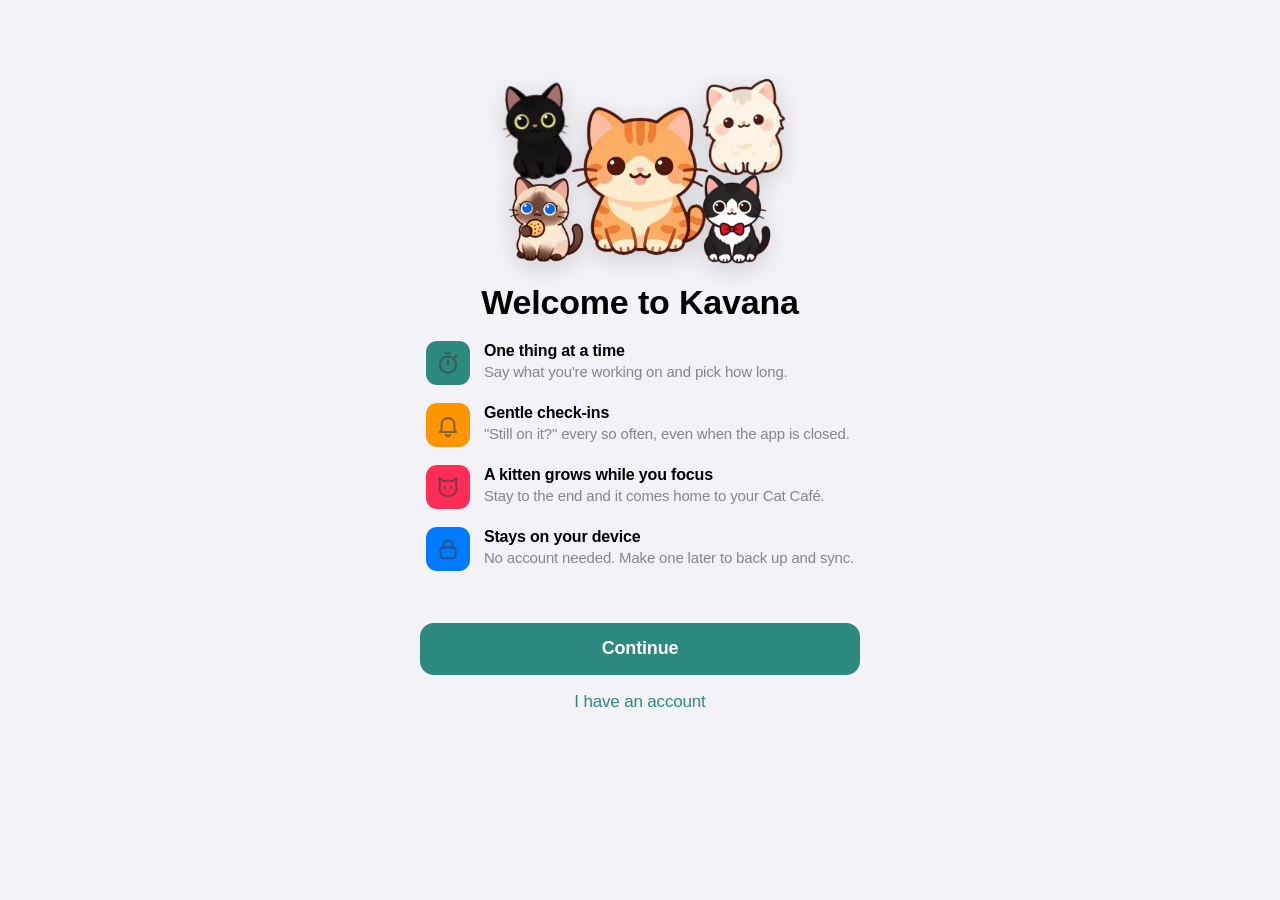
==== commit e05217de: "The title is optional, like Forest's: pick how long and press Start - Starting a block no longer nee" ====
--- a/web/index.html
+++ b/web/index.html
@@ -156,8 +156,7 @@
       <button type="button" class="tagpill" id="home-tag"><i class="dot" id="home-tag-dot"></i><span id="home-tag-name">No tag</span><svg><use href="#i-chevron"/></svg></button>
       <button type="button" class="treats" data-go="shop" id="home-treats" title="Treats to spend in the shop">🐟 0</button>
     </header>
-    <p class="eyebrow-date" id="today-date"></p>
-    <input name="intention" class="homeintent" maxlength="140" placeholder="What are you working on?" aria-label="What are you working on?">
+    <input name="intention" class="hometitle" maxlength="140" placeholder="Add a title" aria-label="A title for this block (optional)">
     <div class="chips homechips" id="recent" hidden></div>
     <div class="window" id="home-window" tabindex="0" role="slider" aria-label="How long" aria-valuemin="5" aria-valuemax="120" aria-valuenow="25">
       <svg class="ring" viewBox="0 0 320 320" aria-hidden="true"><circle class="track" cx="160" cy="160" r="148"/><circle class="prog" id="home-ring" cx="160" cy="160" r="148" pathLength="1000"/><circle class="knob" id="home-knob" cx="160" cy="12" r="11"/></svg>
@@ -652,7 +651,7 @@
   <div class="sheetcard" id="ask-pane">
     <div class="sheet-cat" id="checkin-cat"></div>
     <p class="fm-label">Check-in</p>
-    <h2>Still on: <span id="checkin-text"></span>?</h2>
+    <h2 id="checkin-q">Still on: <span id="checkin-text"></span>?</h2>
     <div class="bigchoices two">
       <button class="choice yes" data-ans="yes"><span>👍</span>Yes</button>
       <button class="choice drift" data-ans="drifted"><span>🌀</span>Drifted</button>
@@ -753,7 +752,7 @@
   <div class="sheetcard">
     <div class="grabber"></div>
     <div class="sheethead"><button type="button" class="btn plain small" id="edit-cancel">Cancel</button><b>Edit Block</b><button class="btn plain small strong" type="submit">Save</button></div>
-    <div class="group"><div class="row"><input name="intention" class="field" maxlength="140" placeholder="What you worked on"></div></div>
+    <div class="group"><div class="row"><input name="intention" class="field" maxlength="140" placeholder="A title (optional)"></div></div>
     <p class="ghead">Tag</p>
     <div class="chips tagchips" id="edit-tags"></div>
     <p class="ghead">Note</p>
--- a/web/style.css
+++ b/web/style.css
@@ -126,7 +126,7 @@
 }
 body.home[data-theme="library"], body.home[data-theme="night"] { --label: #fff; --label2: rgba(235, 235, 245, .7); color: #fff; }
 .home form { display: flex; flex-direction: column; align-items: center; text-align: center; min-height: calc(100vh - env(safe-area-inset-top) - env(safe-area-inset-bottom) - 52px); min-height: calc(100dvh - env(safe-area-inset-top) - env(safe-area-inset-bottom) - 52px); }
-.home .eyebrow-date { margin-top: auto; } /* the window and the button sit in the middle of the screen */
+.home .window { margin-top: auto; } /* the window and the button sit in the middle of the screen */
 .home .quiet { margin-bottom: auto; }
 .hometop { display: flex; align-items: center; gap: 10px; width: 100%; min-height: 44px; }
 .hometop .menuroom { width: 44px; flex: none; }
@@ -141,13 +141,15 @@
 .tagpill svg { width: 14px; height: 14px; color: var(--label2); }
 .hometop .treats { margin: 0; background: rgba(255, 255, 255, .62); }
 @media (prefers-color-scheme: dark) { .tagpill, .hometop .treats { background: rgba(255, 255, 255, .1); } }
-.homeintent {
-  width: 100%; max-width: 30em; margin-top: 6px; border: 0; background: none; text-align: center; color: var(--label);
-  font: 700 26px/1.25 var(--font); padding: 6px 8px; border-radius: 12px; outline: none;
-}
-.homeintent::placeholder { color: var(--label3); }
-.homeintent:focus { background: rgba(255, 255, 255, .45); }
-@media (prefers-color-scheme: dark) { .homeintent:focus { background: rgba(255, 255, 255, .06); } }
+/* The title is optional and quiet, like Forest's "Add session title" under the tag. */
+.hometitle {
+  width: 100%; max-width: 24em; margin-top: 4px; border: 0; background: none; text-align: center; color: var(--label);
+  font: 500 17px/1.3 var(--font); padding: 6px 10px; border-radius: 10px; outline: none;
+}
+.hometitle::placeholder { color: var(--label2); }
+.hometitle:focus { background: rgba(255, 255, 255, .55); }
+@media (prefers-color-scheme: dark) { .hometitle:focus { background: rgba(255, 255, 255, .07); } }
+.home form:not(.titling) .homechips { display: none; } /* your recent titles, only while you type one */
 .home .homechips { justify-content: safe center; margin: 6px 0 0; flex-wrap: nowrap; max-width: 100%; overflow-x: auto; scrollbar-width: none; padding: 2px 4px; }
 .homechips::-webkit-scrollbar { display: none; }
 .homechips .chip { flex: none; }
@@ -155,7 +157,7 @@
 @media (prefers-color-scheme: dark) { .home .homechips .chip { background: rgba(255, 255, 255, .08); } }
 /* The window: a round pane with the sky of the moment, a cushion on the sill, the cat on it, and the
    ring around it that you drag to set how long. */
-.window { position: relative; width: min(420px, 72vw, 42vh); aspect-ratio: 1; margin: 18px 0 6px; touch-action: none; cursor: pointer; outline: none; }
+.window { position: relative; width: min(420px, 74vw, 44vh); aspect-ratio: 1; margin: 18px 0 6px; touch-action: none; cursor: pointer; outline: none; }
 .window .ring { position: absolute; inset: 0; width: 100%; height: 100%; transform: rotate(0deg); overflow: visible; }
 .window .ring .track { fill: none; stroke: rgba(124, 74, 34, .16); stroke-width: 14; }
 .window .ring .prog { fill: none; stroke: var(--tint); stroke-width: 14; stroke-linecap: round; stroke-dasharray: 1000; transform: rotate(-90deg); transform-origin: 160px 160px; transition: stroke-dashoffset .12s; }
@@ -536,6 +538,7 @@
 .hrow .emo { font-size: 22px; line-height: 1.2; }
 .hrow .meta { display: block; color: var(--label2); font-size: 14px; margin-top: 2px; }
 .hrow .what { font-weight: 600; overflow-wrap: anywhere; }
+.hrow .what.untitled { color: var(--label2); font-weight: 500; } /* no title: its tag, or Focus */
 .hrow .when { color: var(--label2); font-size: 14px; margin-left: auto; }
 .hrow .parked { width: 100%; padding-left: 34px; color: var(--label2); font-size: 14px; }
 .hrow .parked div::before { content: "• "; }
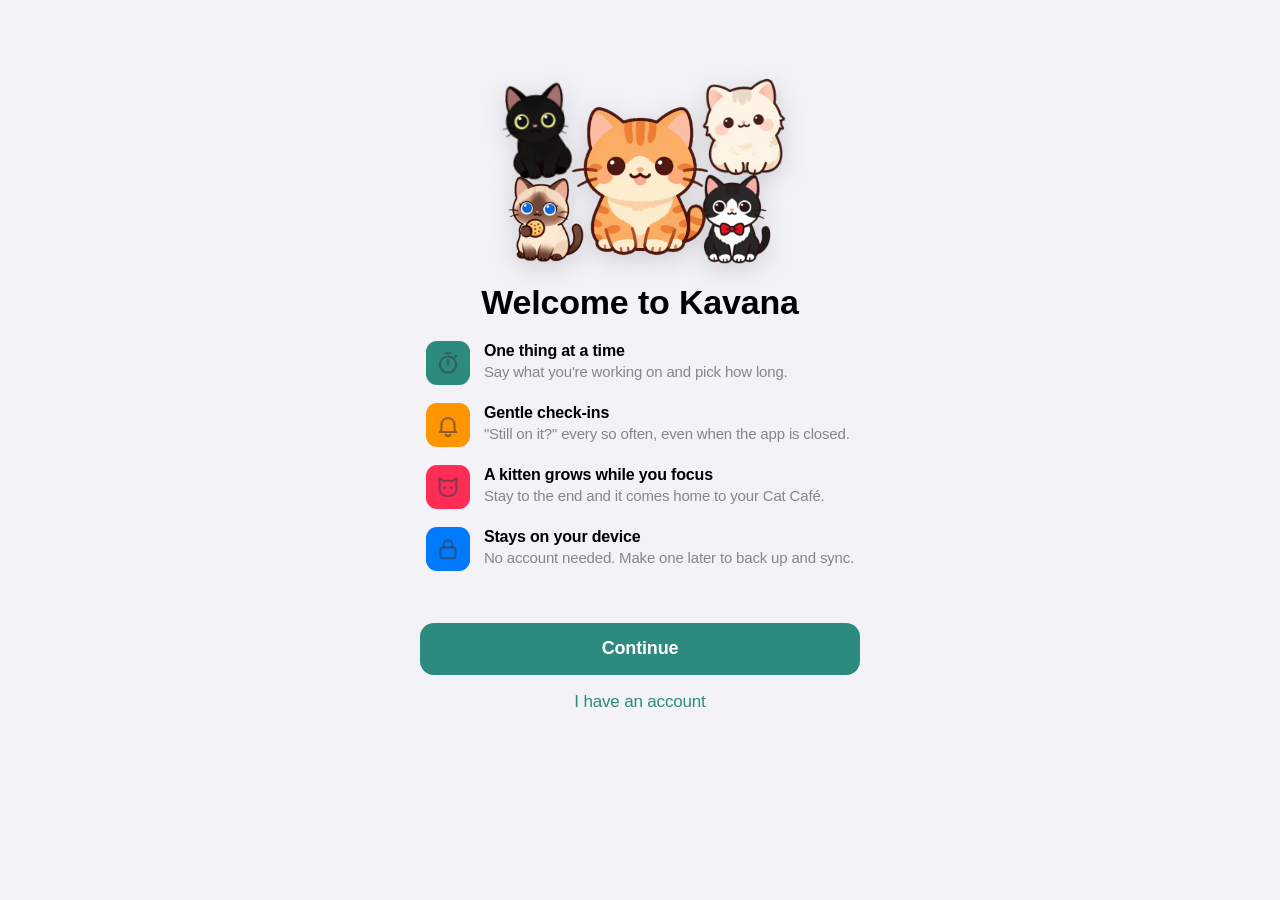
==== commit ba39d413: "Sign in with an email code: no password needed Accounts can now be made and signed in to with just a" ====
--- a/web/index.html
+++ b/web/index.html
@@ -605,24 +605,44 @@
   <header class="nav"><button class="navback" data-go="settings"><svg><use href="#i-back"/></svg>Settings</button></header>
   <h1 class="largetitle" id="account-title">Account</h1>
   <div id="account-out">
+    <form id="email-form" autocomplete="on" hidden>
+      <div class="group">
+        <label class="row"><span class="rowlabel">Email</span><input name="email" type="email" class="field" autocomplete="email" autocapitalize="none" autocorrect="off" spellcheck="false" required maxlength="254" placeholder="you@example.com"></label>
+        <label class="row" id="code-row" hidden><span class="rowlabel">Code</span><input name="code" class="field" inputmode="numeric" autocomplete="one-time-code" maxlength="7" placeholder="6 digits"></label>
+      </div>
+      <p class="gfoot" id="email-why"></p>
+      <p class="err" hidden></p>
+      <button class="btn filled big wide" type="submit" id="email-go">Email Me a Code</button>
+      <button type="button" class="btn plain wide" id="code-again" hidden>Send a new code</button>
+      <button type="button" class="btn plain wide" id="use-name">Use a name and password instead</button>
+    </form>
+    <div id="name-way">
     <div class="seg" id="account-tabs">
       <button type="button" class="on" data-tab-acct="login">Sign In</button>
       <button type="button" data-tab-acct="signup">Create Account</button>
     </div>
     <form id="account-form" autocomplete="on">
       <div class="group">
-        <label class="row"><span class="rowlabel">Name</span><input name="name" class="field" autocomplete="username" autocapitalize="none" autocorrect="off" spellcheck="false" required maxlength="24" placeholder="Required"></label>
+        <label class="row"><span class="rowlabel">Name</span><input name="name" class="field" autocomplete="username" autocapitalize="none" autocorrect="off" spellcheck="false" required maxlength="254" placeholder="Required"></label>
         <label class="row"><span class="rowlabel">Password</span><input name="password" class="field" type="password" autocomplete="current-password" autocapitalize="none" autocorrect="off" spellcheck="false" required placeholder="Required"><button type="button" class="btn plain small" id="pw-show">Show</button></label>
       </div>
       <p class="gfoot" id="account-why"></p>
       <p class="err" hidden></p>
       <button class="btn filled big wide" type="submit" id="account-go">Sign In</button>
     </form>
+    <button type="button" class="btn plain wide" id="use-email" hidden>Use email instead</button>
+    </div>
   </div>
   <div id="account-in" hidden>
     <div class="group">
       <div class="row"><span class="avatar big" id="acct-avatar2"></span><span class="grow"><b id="who"></b><span class="sub" id="who-sub">Your history is backed up and syncs.</span></span></div>
     </div>
+    <div class="group" id="acct-details">
+      <button class="row link" id="acct-email"><span class="grow">Email</span><span class="value" id="acct-email-value"></span><svg class="chev"><use href="#i-chevron"/></svg></button>
+      <button class="row link" id="acct-password"><span class="grow">Password</span><span class="value" id="acct-pw-value"></span><svg class="chev"><use href="#i-chevron"/></svg></button>
+      <div class="row"><span class="grow">Username</span><span class="value" id="acct-name-value"></span></div>
+    </div>
+    <p class="gfoot" id="acct-how"></p>
     <div class="group">
       <button class="row link" id="signout"><span class="grow tint">Sign Out</span></button>
       <button class="row link" id="delete-account"><span class="grow danger">Delete My Account</span></button>
--- a/web/style.css
+++ b/web/style.css
@@ -666,6 +666,10 @@
 .navback { border: 0; background: none; color: var(--tint); display: flex; align-items: center; gap: 2px; font-size: 17px; padding: 6px 8px; }
 .navback svg { width: 22px; height: 22px; }
 #account-tabs { margin-bottom: 18px; }
+#v-account .btn.plain.wide { margin-top: 10px; }
+#v-account form .btn.filled { margin-top: 16px; }
+#acct-how { margin-bottom: 24px; }
+#email-form input[readonly] { color: var(--label2); }
 
 /* ---------- sheets, alerts, toasts ---------- */
 .sheet { position: fixed; inset: 0; z-index: 50; display: flex; align-items: flex-end; justify-content: center; background: rgba(0, 0, 0, .32); animation: fade .2s; }
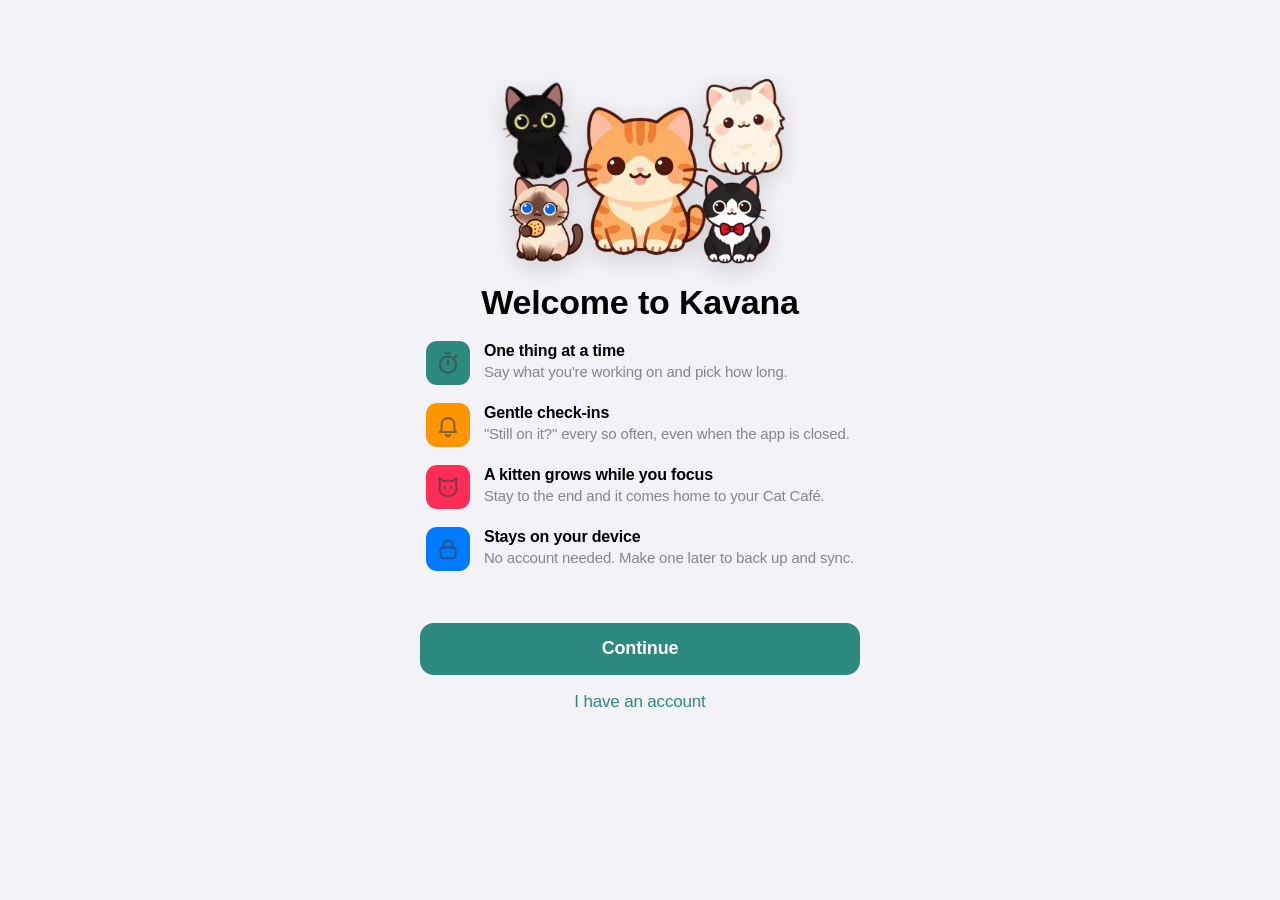
==== commit 1bb5feba: "39 sounds in groups, and a meow when a kitten comes home 29 more recorded sounds, all CC0 from Frees" ====
--- a/web/index.html
+++ b/web/index.html
@@ -754,7 +754,7 @@
     <div class="grabber"></div>
     <div class="sheethead"><button type="button" class="btn plain small" id="sounds-off">Off</button><b>Sounds</b><button type="button" class="btn plain small strong" id="sounds-done">Done</button></div>
     <p class="gfoot">Pick up to two. Each has its own volume.</p>
-    <div class="group" id="sound-list"></div>
+    <div id="sound-list"></div>
   </div>
 </div>
 
--- a/web/style.css
+++ b/web/style.css
@@ -212,6 +212,7 @@
 @keyframes divein { from { transform: scale(.62); } }
 @media (prefers-reduced-motion: reduce) { .skybg.dive, #v-run.dive .dial, .skybg .motes { animation: none; } }
 body.sky { background: #8fcdf0; }
+@media (prefers-color-scheme: dark) { body.sky { background: #22406a; } }
 body.sky.withmenu #app, body.sky #app { padding-top: calc(env(safe-area-inset-top) + 12px); }
 body.sky .menubtn { background: rgba(255, 255, 255, .32); box-shadow: none; color: #1d2a3a; }
 body.sky.dusk .menubtn { background: rgba(255, 255, 255, .16); color: #fff; }
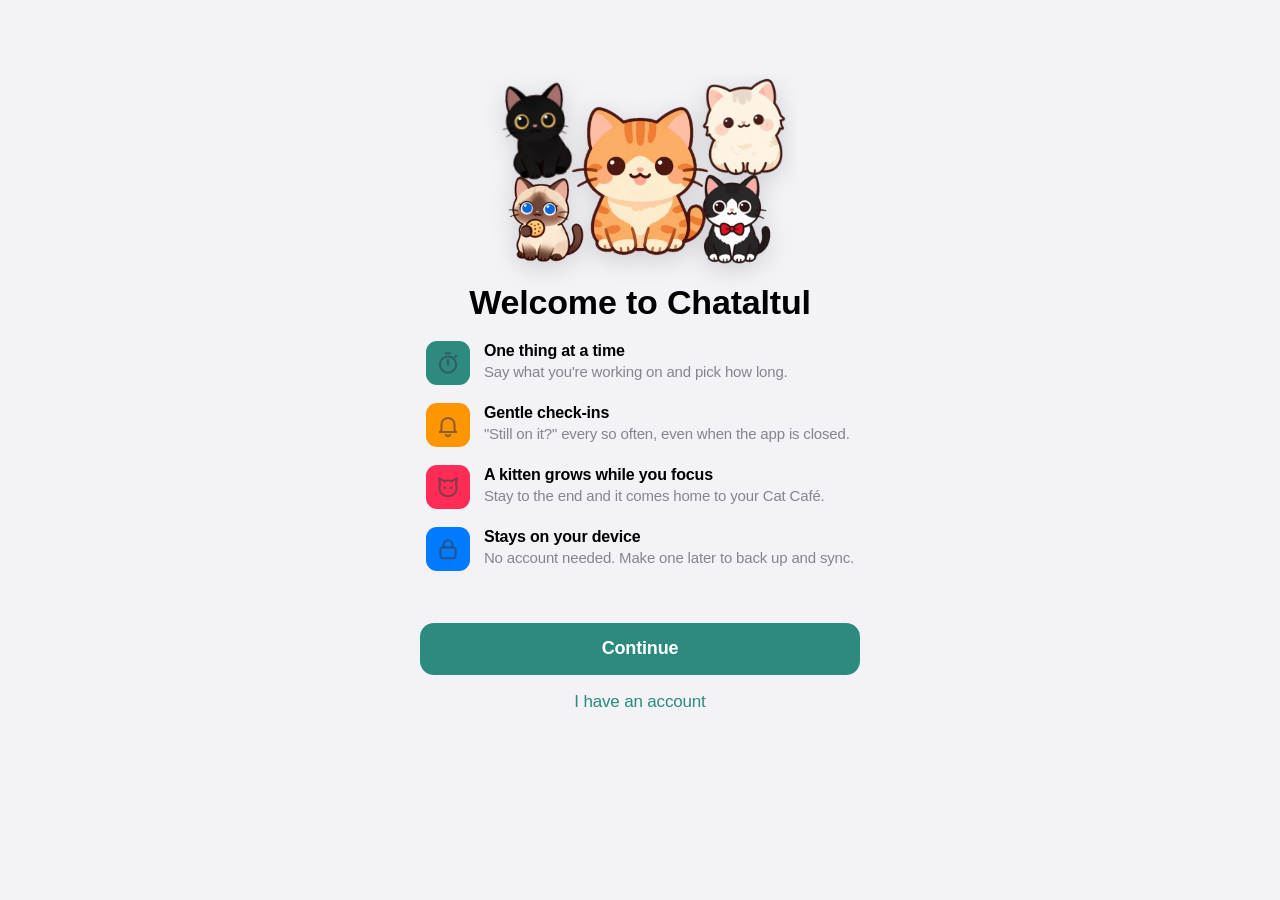
==== commit 9af8e527: "Kavana is now Chataltul, and Pepper is now Milo, with gold eyes Chataltul (חתלתול) is Hebrew for kit" ====
--- a/web/index.html
+++ b/web/index.html
@@ -4,12 +4,12 @@
 <meta charset="utf-8">
 <meta name="viewport" content="width=device-width, initial-scale=1, viewport-fit=cover">
 <meta name="robots" content="noindex, nofollow">
-<title>Kavana</title>
+<title>Chataltul</title>
 <meta name="theme-color" content="#f2f2f7" media="(prefers-color-scheme: light)">
 <meta name="theme-color" content="#000000" media="(prefers-color-scheme: dark)">
 <meta name="mobile-web-app-capable" content="yes">
 <meta name="apple-mobile-web-app-capable" content="yes">
-<meta name="apple-mobile-web-app-title" content="Kavana">
+<meta name="apple-mobile-web-app-title" content="Chataltul">
 <meta name="apple-mobile-web-app-status-bar-style" content="default">
 <link rel="manifest" href="manifest.webmanifest">
 <link rel="icon" type="image/svg+xml" href="icons/kavana-favicon.svg">
@@ -75,8 +75,8 @@
 <div id="shell">
   <button type="button" id="menu-btn" class="menubtn" aria-label="Menu" aria-controls="sidebar" aria-expanded="false" hidden><svg><use href="#i-menu"/></svg><i class="menu-dot" id="menu-dot" hidden></i></button>
   <div id="menu-scrim" class="menu-scrim" hidden></div>
-  <nav id="sidebar" class="drawer" aria-label="Kavana">
-    <div class="sb-title"><img src="icons/kavana-192.png" alt="">Kavana</div>
+  <nav id="sidebar" class="drawer" aria-label="Chataltul">
+    <div class="sb-title"><img src="icons/kavana-192.png" alt="">Chataltul</div>
     <div class="widgets">
       <div class="widget" id="today-widget">
         <svg class="activity" viewBox="0 0 64 64" aria-hidden="true"><circle class="track" cx="32" cy="32" r="26"/><circle class="prog" id="goal-ring" cx="32" cy="32" r="26" pathLength="100"/></svg>
@@ -111,7 +111,7 @@
 
 <section id="v-welcome" class="view onboarding" hidden>
   <div class="ob-art" id="welcome-cat"></div>
-  <h1 class="ob-title">Welcome to Kavana</h1>
+  <h1 class="ob-title">Welcome to Chataltul</h1>
   <ul class="features">
     <li><span class="tile t-teal"><svg><use href="#i-focus"/></svg></span><div><b>One thing at a time</b><span>Say what you're working on and pick how long.</span></div></li>
     <li><span class="tile t-orange"><svg><use href="#i-bell"/></svg></span><div><b>Gentle check-ins</b><span>"Still on it?" every so often, even when the app is closed.</span></div></li>
@@ -132,7 +132,7 @@
     <div class="row step"><span class="num">1</span><span>Tap the Share button <svg class="inline-icon"><use href="#i-share"/></svg> in Safari. On some iPads it's inside the <b>⋯</b> menu.</span></div>
     <div class="row step"><span class="num">2</span><span>Tap <b>Add to Home Screen</b>. You may need to scroll down to find it.</span></div>
     <div class="row step"><span class="num">3</span><span>If you see <b>Open as Web App</b>, leave it on. Then tap <b>Add</b>.</span></div>
-    <div class="row step"><span class="num">4</span><span>Open <b>Kavana</b> from your Home Screen.</span></div>
+    <div class="row step"><span class="num">4</span><span>Open <b>Chataltul</b> from your Home Screen.</span></div>
   </div>
   <p class="gfoot">The Home Screen app keeps its own data, separate from Safari. If you have an account, sign in again there and everything comes along.</p>
 </section>
@@ -140,7 +140,7 @@
 <section id="v-remind" class="view onboarding" hidden>
   <div class="ob-icon tile t-orange huge"><svg><use href="#i-bell"/></svg></div>
   <h1 class="ob-title">Turn on reminders</h1>
-  <p class="ob-text">Kavana checks in while you work, even when the app is closed. It needs your OK to send notifications.</p>
+  <p class="ob-text">Chataltul checks in while you work, even when the app is closed. It needs your OK to send notifications.</p>
   <p class="err" hidden></p>
   <div class="ob-actions">
     <button id="remind-on" class="btn filled big">Turn On Reminders</button>
@@ -183,7 +183,7 @@
       </div>
       <div id="install-banner" class="callout" hidden>
         <span class="tile t-blue"><svg><use href="#i-share"/></svg></span>
-        <span class="grow">Add Kavana to your Home Screen to get reminders.</span>
+        <span class="grow">Add Chataltul to your Home Screen to get reminders.</span>
         <button type="button" class="btn tinted small" data-go="install">How?</button>
         <button type="button" class="btn plain small" id="install-no">Not Now</button>
       </div>
@@ -451,7 +451,7 @@
 <section id="v-shelter" class="view" hidden>
   <header class="nav"><button class="navback" data-go="shop"><svg><use href="#i-back"/></svg>Shop</button></header>
   <h1 class="largetitle">Shelter Cats</h1>
-  <p class="lede">Forest plants real trees. Kavana's version is shelter cats: each one you sponsor with treats stands for a real cat waiting for a home, and moves into your café.</p>
+  <p class="lede">Forest plants real trees. Chataltul's version is shelter cats: each one you sponsor with treats stands for a real cat waiting for a home, and moves into your café.</p>
   <div class="tiles sheltertiles"><div><b id="shelter-you">0</b><span>by you</span></div><div><b id="shelter-friends">–</b><span>by friends</span></div><div><b id="shelter-all">–</b><span>by everyone</span></div></div>
   <div class="shopgrid" id="shelter-cats"></div>
   <a class="callout donatecall" id="shelter-link" target="_blank" rel="noopener">
@@ -459,7 +459,7 @@
     <span class="grow"><b>Help a real cat</b><span class="sub" id="shelter-org"></span></span>
     <svg class="chev"><use href="#i-chevron"/></svg>
   </a>
-  <p class="gfoot">Treats can't buy cat food, so this part is up to you. The link goes straight to the shelter's own donation page; no money goes through Kavana.</p>
+  <p class="gfoot">Treats can't buy cat food, so this part is up to you. The link goes straight to the shelter's own donation page; no money goes through Chataltul.</p>
 </section>
 
 <!-- What's new -->
@@ -473,7 +473,7 @@
 <section id="v-lines" class="view" hidden>
   <header class="nav"><button class="navback" data-go="settings"><svg><use href="#i-back"/></svg>Settings</button></header>
   <h1 class="largetitle">Your Own Lines</h1>
-  <p class="lede">Things you want to hear while you work. "Nudge me" blocks use them every other time, mixed with Kavana's.</p>
+  <p class="lede">Things you want to hear while you work. "Nudge me" blocks use them every other time, mixed with Chataltul's.</p>
   <div class="group" id="line-list"></div>
   <form id="line-add" class="group">
     <div class="row"><span class="addcircle"><svg><use href="#i-plus"/></svg></span><input name="text" class="field" maxlength="120" placeholder="New line" autocomplete="off"></div>
@@ -524,12 +524,12 @@
     <label class="row"><span class="tile t-orange"><svg><use href="#i-pause"/></svg></span><span class="grow">Pausing</span>
       <select id="pause-select" class="menu"><option value="five">Up to 5 min</option><option value="off">Off</option></select></label>
     <label class="row"><span class="tile t-green"><svg><use href="#i-stopwatch"/></svg></span><span class="grow">Count extra time</span><input type="checkbox" id="overtime" class="switch"></label>
-    <label class="row"><span class="tile t-red"><svg><use href="#i-cat"/></svg></span><span class="grow">Closing Kavana counts as leaving</span><input type="checkbox" id="close-counts" class="switch"></label>
+    <label class="row"><span class="tile t-red"><svg><use href="#i-cat"/></svg></span><span class="grow">Closing Chataltul counts as leaving</span><input type="checkbox" id="close-counts" class="switch"></label>
     <a class="row link" id="ext-row" href="https://github.com/franz-rosenzweig/kavana/blob/master/docs/extension.md" target="_blank" rel="noopener"><span class="tile t-gray"><svg><use href="#i-lock"/></svg></span><span class="grow">Block sites while you focus</span><span class="value" id="ext-value"></span><svg class="chev"><use href="#i-chevron"/></svg></a>
     <button class="row link" data-go="lines"><span class="tile t-indigo"><svg><use href="#i-quote"/></svg></span><span class="grow">Your own lines</span><span class="value" id="lines-value"></span><svg class="chev"><use href="#i-chevron"/></svg></button>
     <button class="row link" data-go="themes"><span class="tile t-purple"><svg><use href="#i-palette"/></svg></span><span class="grow">Café theme</span><span class="value" id="theme-value"></span><svg class="chev"><use href="#i-chevron"/></svg></button>
   </div>
-  <p class="gfoot">Your kitten grows while you focus. Stop early, or leave Kavana for more than a few seconds, and it wanders off. A pause lasts 5 minutes at most. "Count extra time" keeps a block going past its end until you tap Done.</p>
+  <p class="gfoot">Your kitten grows while you focus. Stop early, or leave Chataltul for more than a few seconds, and it wanders off. A pause lasts 5 minutes at most. "Count extra time" keeps a block going past its end until you tap Done.</p>
 
   <p class="ghead">Daily reminder</p>
   <div class="group">
@@ -553,19 +553,19 @@
     <div class="row"><span class="tile t-red"><svg><use href="#i-bell"/></svg></span><span class="grow" id="push-status"></span>
       <button id="push-on" class="btn tinted small" data-go="remind">Turn On</button>
       <button id="push-test" class="btn tinted small">Test</button></div>
-    <label class="row"><span class="tile t-purple"><svg><use href="#i-chime"/></svg></span><span class="grow">Chime when Kavana is open</span><input type="checkbox" id="chime" class="switch"></label>
-  </div>
-  <p class="gfoot">Using a Focus mode like Do Not Disturb? Add Kavana to its allowed apps (Settings app → Focus) so check-ins still come through.</p>
+    <label class="row"><span class="tile t-purple"><svg><use href="#i-chime"/></svg></span><span class="grow">Chime when Chataltul is open</span><input type="checkbox" id="chime" class="switch"></label>
+  </div>
+  <p class="gfoot">Using a Focus mode like Do Not Disturb? Add Chataltul to its allowed apps (Settings app → Focus) so check-ins still come through.</p>
 
   <p class="ghead">Privacy</p>
   <div class="group">
     <label class="row"><span class="tile t-blue"><svg><use href="#i-chart"/></svg></span><span class="grow">Share anonymous usage counts</span><input type="checkbox" id="counting" class="switch"></label>
     <button class="row link" data-go="admin" id="admin-link" hidden><span class="tile t-gray"><svg><use href="#i-chart"/></svg></span><span class="grow">Usage dashboard</span><svg class="chev"><use href="#i-chevron"/></svg></button>
   </div>
-  <p class="gfoot">Without an account, everything stays in this browser. To send reminders while Kavana is closed, the server holds this device's next few pings and deletes each one once it's sent. Usage counts are which features get used, never what you type.</p>
+  <p class="gfoot">Without an account, everything stays in this browser. To send reminders while Chataltul is closed, the server holds this device's next few pings and deletes each one once it's sent. Usage counts are which features get used, never what you type.</p>
 
   <div class="group">
-    <a class="row link" href="https://github.com/franz-rosenzweig/kavana" target="_blank" rel="noopener"><span class="tile t-gray"><svg><use href="#i-code"/></svg></span><span class="grow">Kavana is open source</span><svg class="chev"><use href="#i-chevron"/></svg></a>
+    <a class="row link" href="https://github.com/franz-rosenzweig/kavana" target="_blank" rel="noopener"><span class="tile t-gray"><svg><use href="#i-code"/></svg></span><span class="grow">Chataltul is open source</span><svg class="chev"><use href="#i-chevron"/></svg></a>
   </div>
 </section>
 
@@ -742,9 +742,9 @@
   <div class="sheetcard meetcard" data-cat-scope>
     <div class="meet-art" id="meet-art"></div>
     <p class="fm-label" id="meet-eyebrow">New friend</p>
-    <h2 id="meet-title">You met Pepper!</h2>
+    <h2 id="meet-title">You met Milo!</h2>
     <p class="intention-sm" id="meet-about"></p>
-    <button class="btn filled big wide" id="meet-pick">Make Pepper My Companion</button>
+    <button class="btn filled big wide" id="meet-pick">Make Milo My Companion</button>
     <button class="btn plain" id="meet-ok">Nice!</button>
   </div>
 </div>
@@ -788,7 +788,7 @@
   </div>
 </div>
 
-<!-- The cat that pops up with a "Boo!" while Kavana is open -->
+<!-- The cat that pops up with a "Boo!" while Chataltul is open -->
 <div id="cat" class="peekcat" hidden aria-live="polite">
   <div class="bubble" id="cat-says">Boo! It's time to focus.</div>
   <div id="cat-art"></div>
--- a/web/style.css
+++ b/web/style.css
@@ -1,4 +1,4 @@
-/* Kavana: dressed like an iPadOS / macOS app. System colors, materials, inset grouped lists. */
+/* Chataltul: dressed like an iPadOS / macOS app. System colors, materials, inset grouped lists. */
 :root {
   --tint: #2c8a7e;
   --tint-ink: #fff;
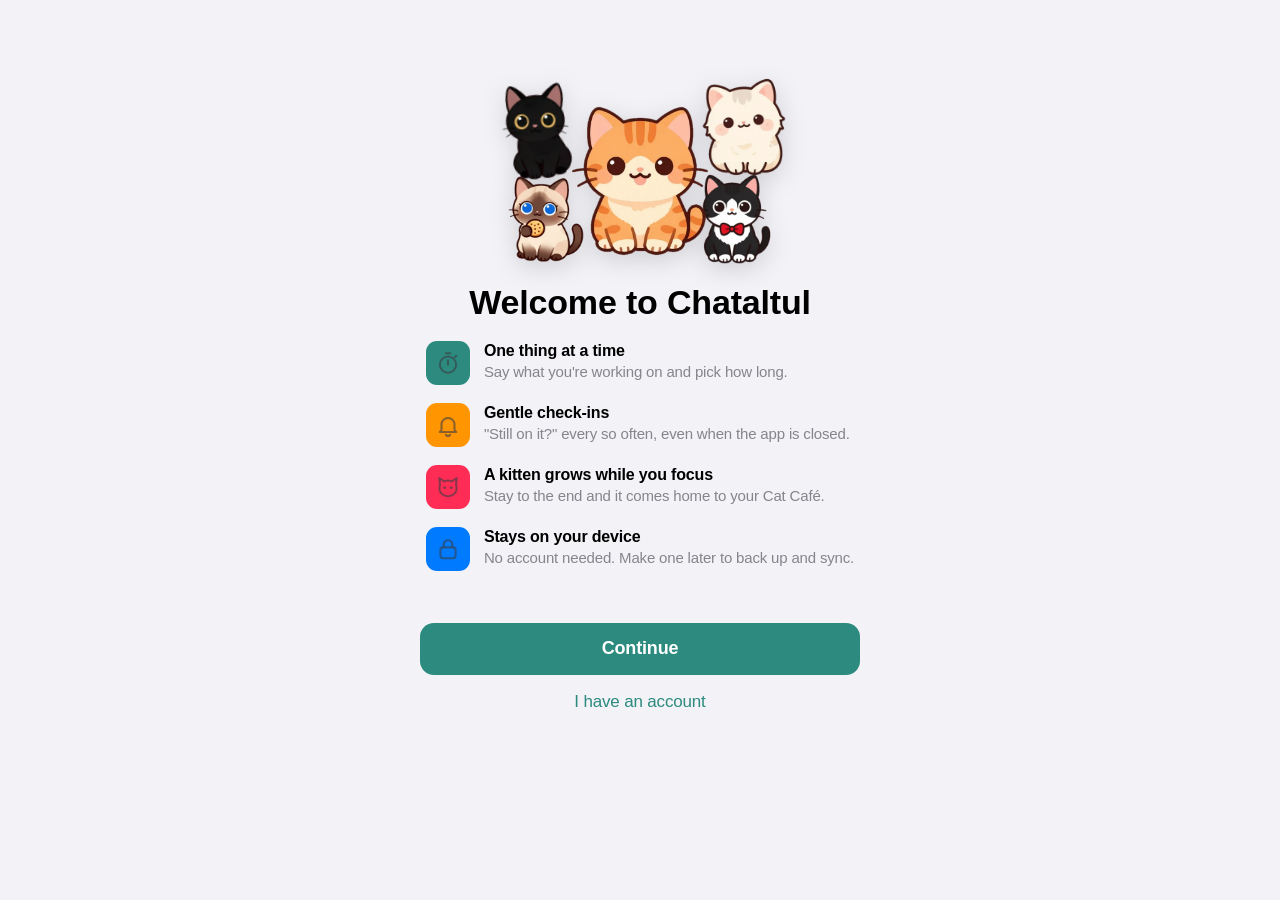
==== commit 68f4c242: "Sit up straight: a reminder from the cat every so often during a block Settings → Focus → Sit up str" ====
--- a/web/index.html
+++ b/web/index.html
@@ -518,6 +518,8 @@
       <select id="goal-select" class="menu"><option value="0">Off</option><option value="30">30 min</option><option value="60">1 hour</option><option value="90">1½ hours</option><option value="120">2 hours</option><option value="180">3 hours</option></select></label>
     <label class="row"><span class="tile t-orange"><svg><use href="#i-bell"/></svg></span><span class="grow">Check in every</span>
       <select id="interval" class="menu"><option value="10">10 min</option><option value="15">15 min</option><option value="20">20 min</option><option value="30">30 min</option><option value="45">45 min</option><option value="60">60 min</option><option value="0">Only at the end</option></select></label>
+    <label class="row"><span class="tile t-green"><svg><use href="#i-person"/></svg></span><span class="grow">Sit up straight</span>
+      <select id="posture-select" class="menu"><option value="0">Off</option><option value="10">Every 10 min</option><option value="15">Every 15 min</option><option value="20">Every 20 min</option><option value="30">Every 30 min</option><option value="45">Every 45 min</option><option value="60">Every 60 min</option></select></label>
     <label class="row"><span class="tile t-pink"><svg><use href="#i-cat"/></svg></span><span class="grow">Cat mode</span><input type="checkbox" id="cat-on" class="switch"></label>
     <button class="row link" data-go="cats"><span class="tile t-pink"><svg><use href="#i-paw"/></svg></span><span class="grow">Next kitten</span><span class="value" id="companion-name"></span><svg class="chev"><use href="#i-chevron"/></svg></button>
     <button class="row link" data-go="tags"><span class="tile t-blue"><svg><use href="#i-tag"/></svg></span><span class="grow">Tags</span><span class="value" id="tags-value"></span><svg class="chev"><use href="#i-chevron"/></svg></button>
